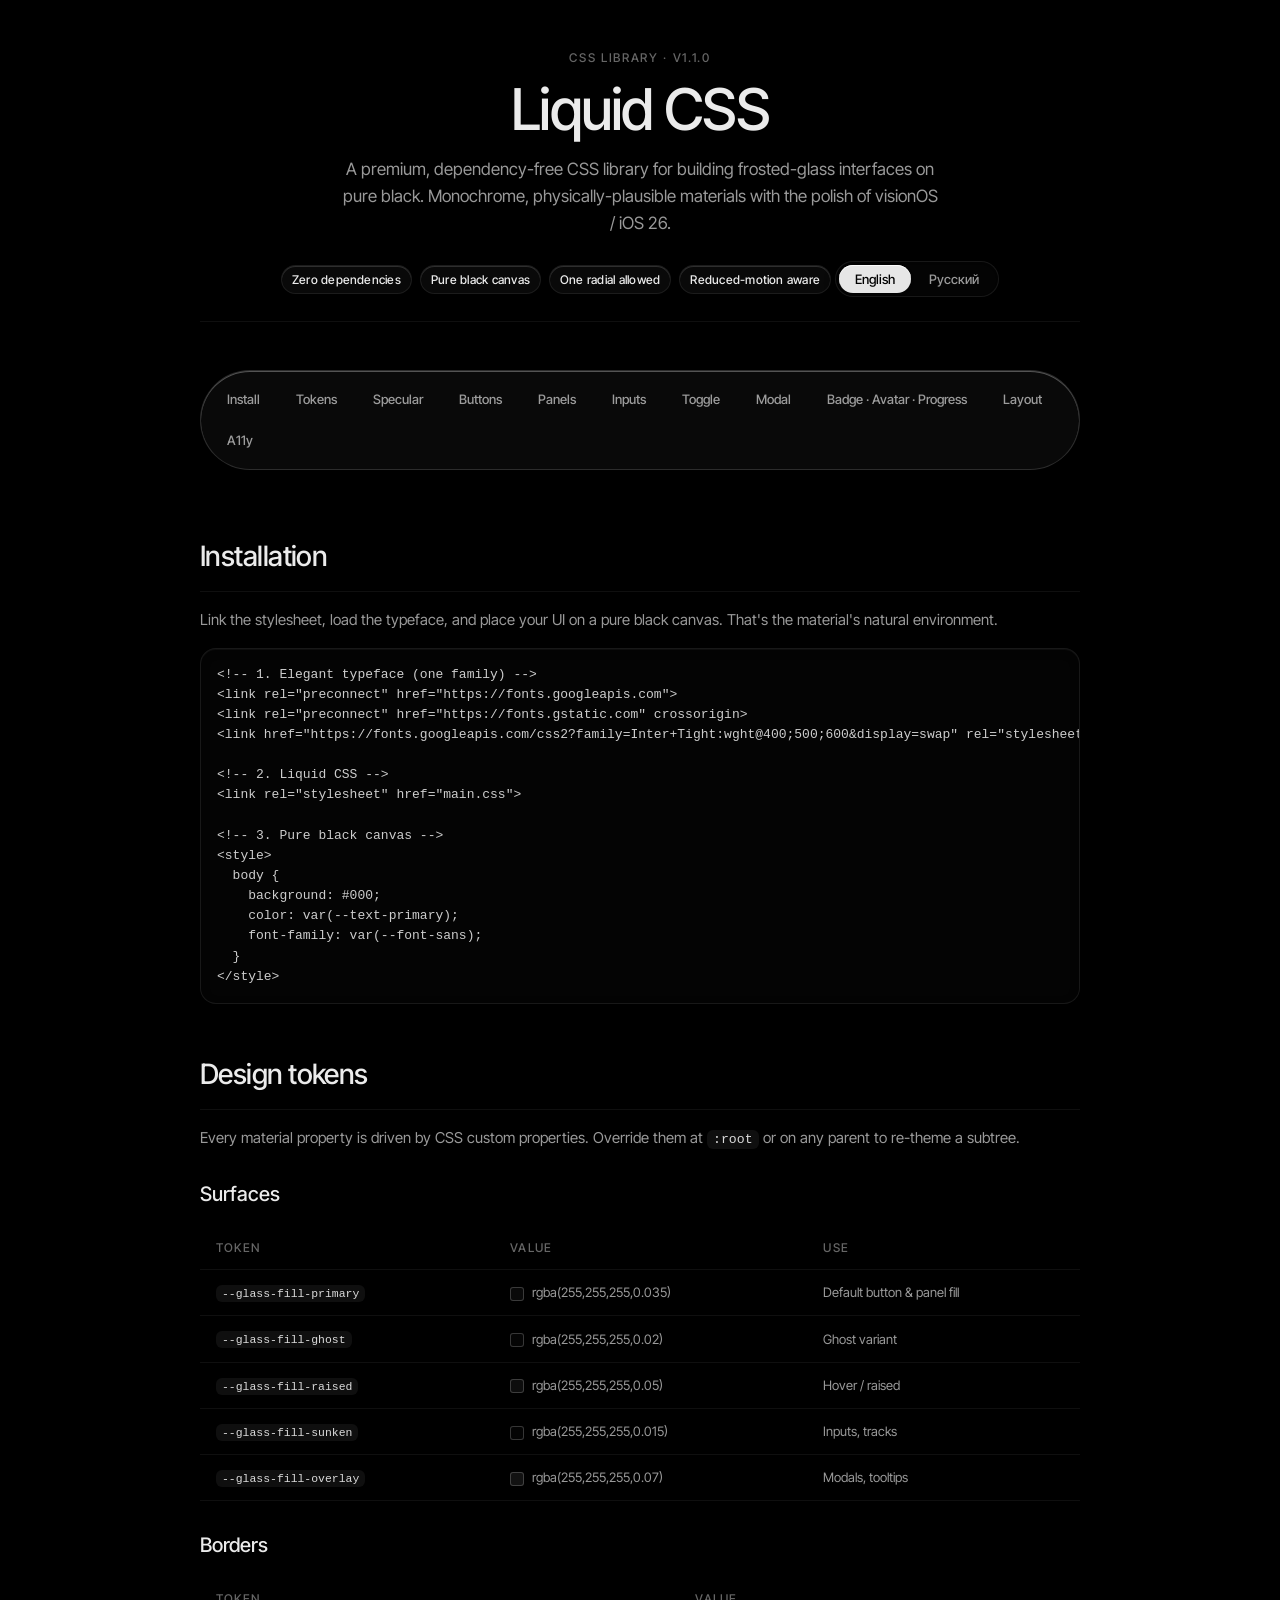
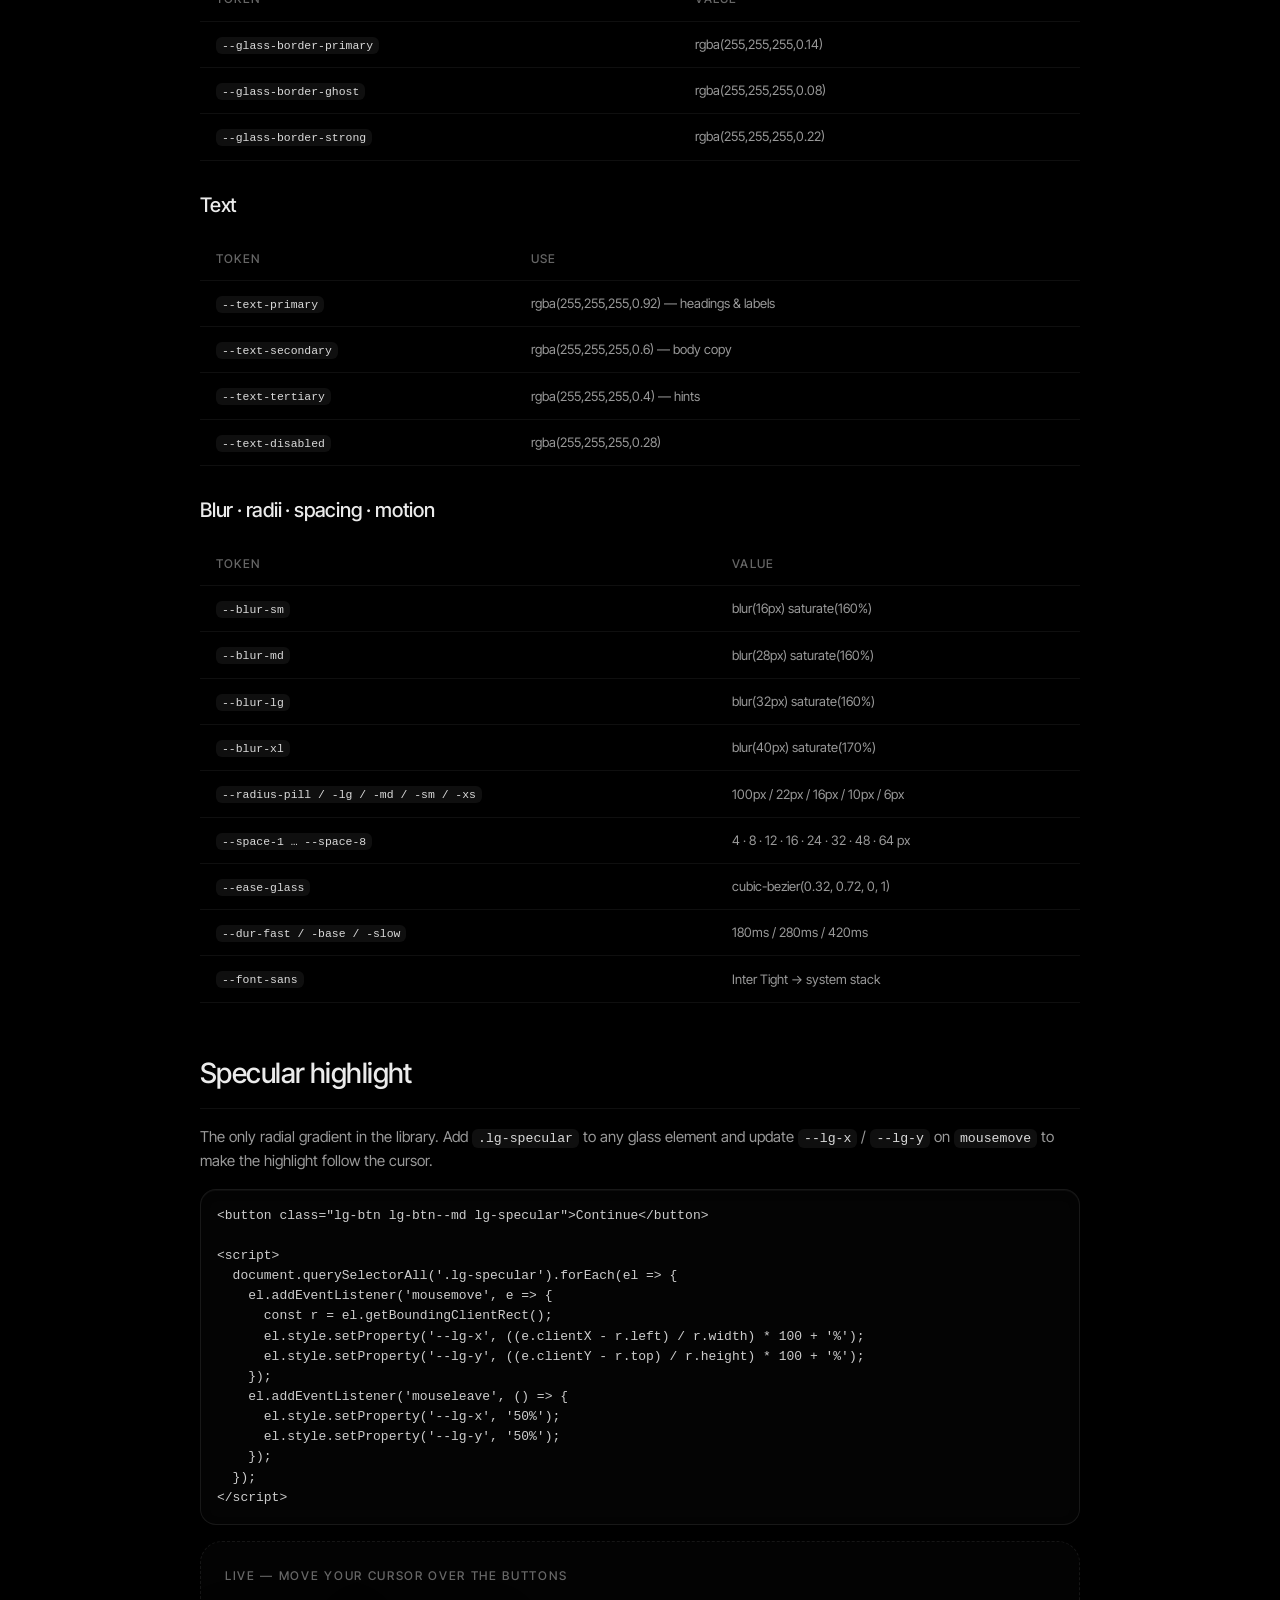
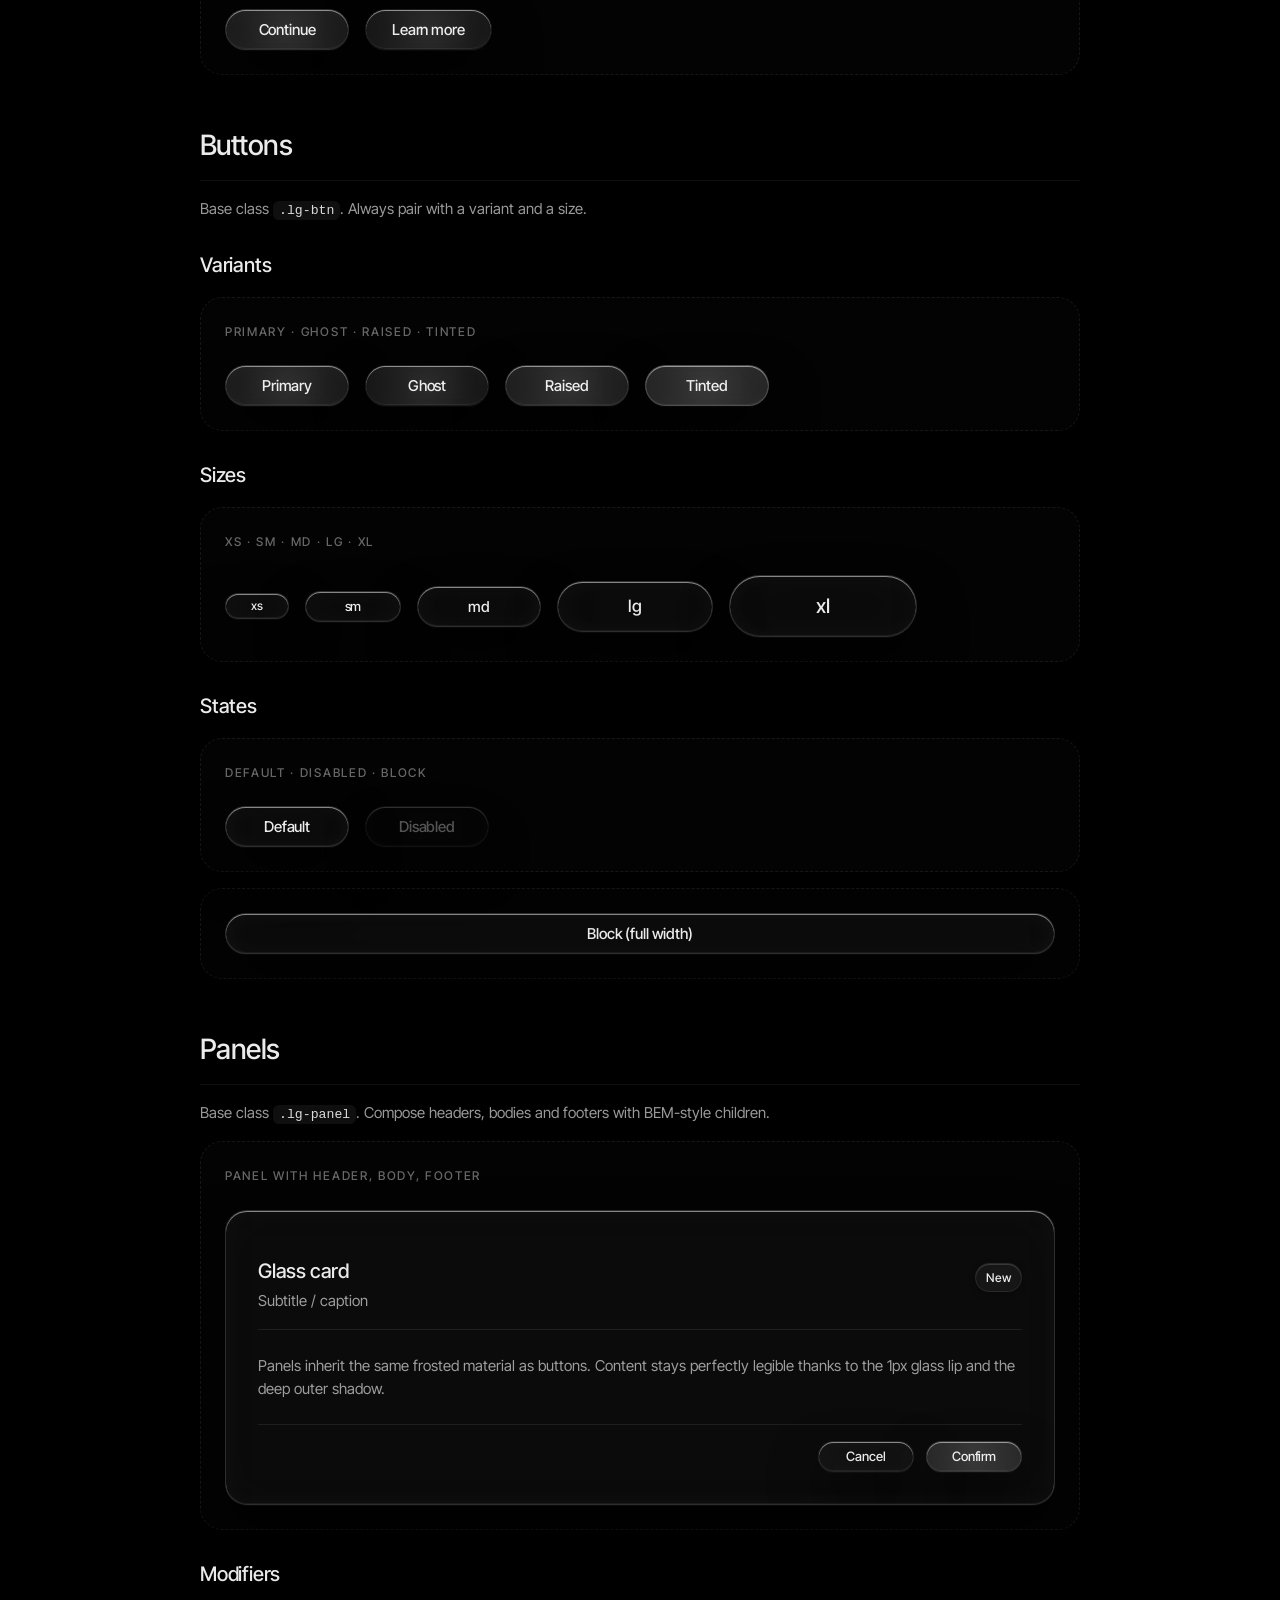
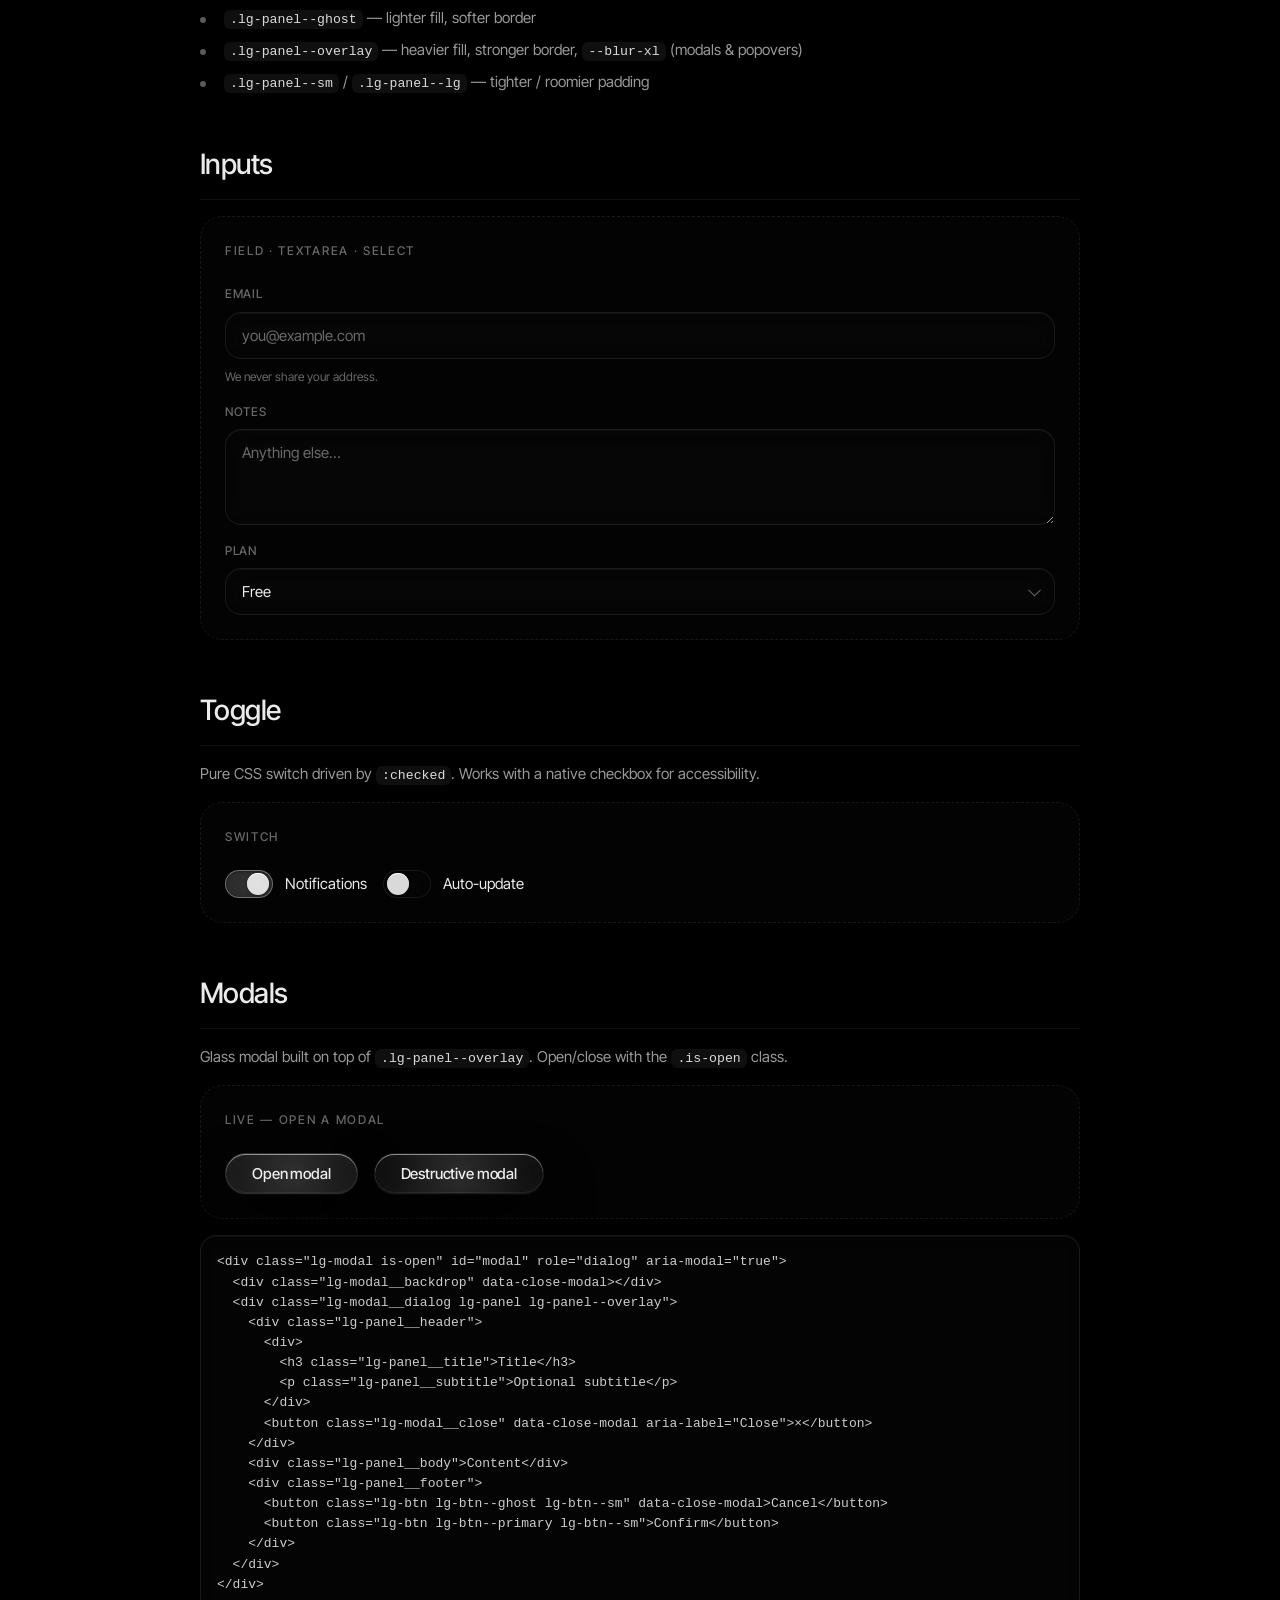
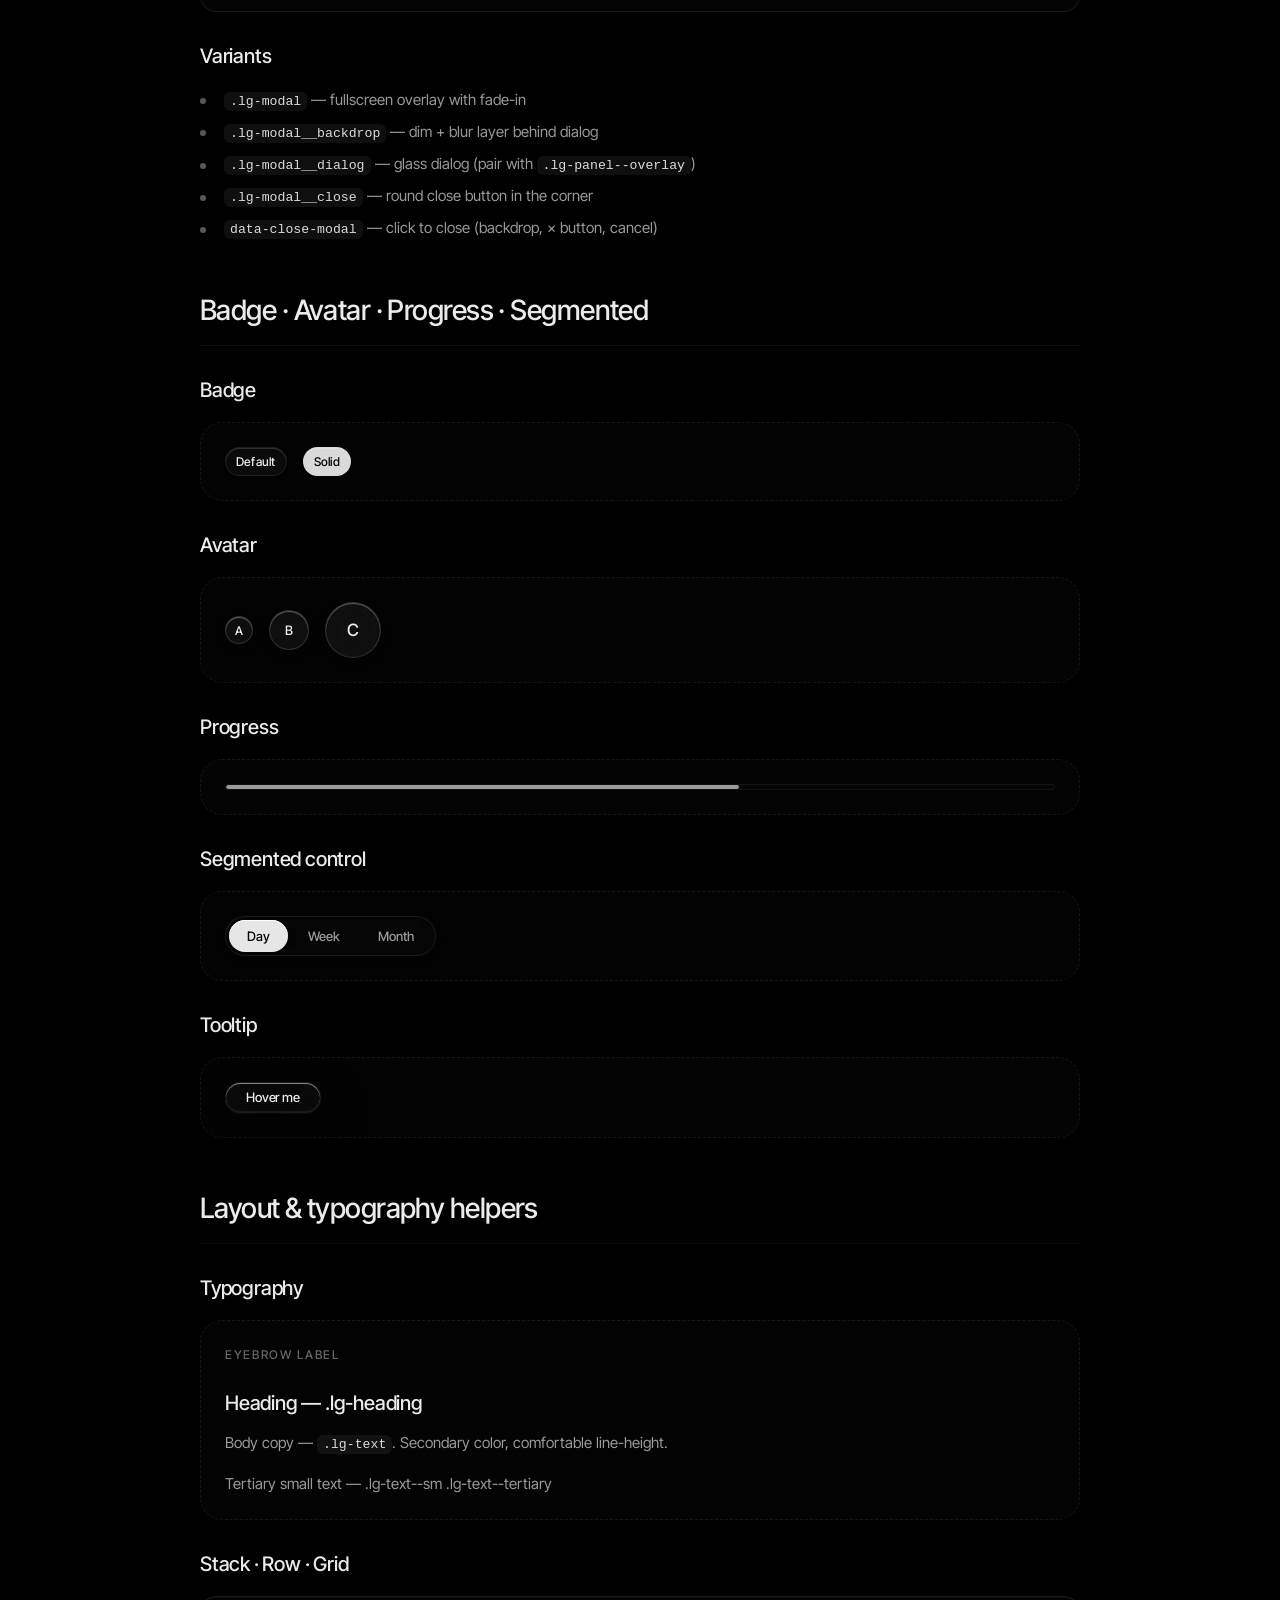
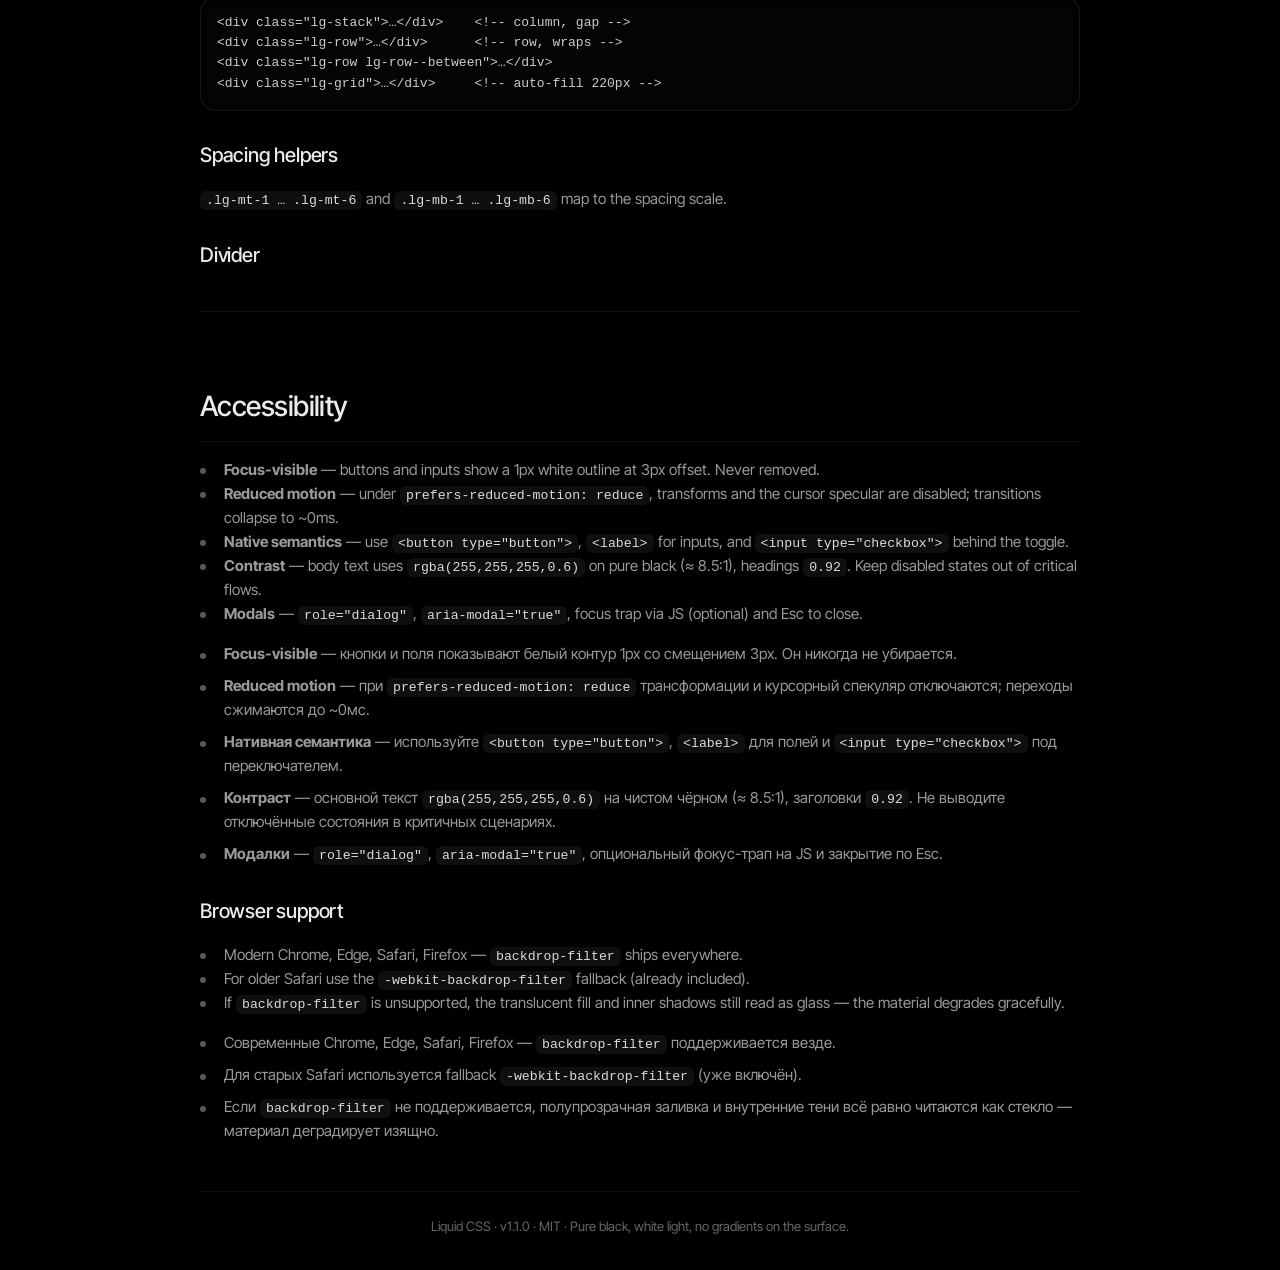
==== index.html @ 512705cb "Create index.html" ====
<!DOCTYPE html>
<html lang="en">
<head>
  <meta charset="UTF-8">
  <meta name="viewport" content="width=device-width, initial-scale=1.0">
  <title>Liquid CSS — Documentation</title>

  <link rel="preconnect" href="https://fonts.googleapis.com">
  <link rel="preconnect" href="https://fonts.gstatic.com" crossorigin>
  <link href="https://fonts.googleapis.com/css2?family=Inter+Tight:wght@400;500;600&display=swap" rel="stylesheet">

  <!-- ══ Liquid CSS (updated library, see main.css below) ══ -->
  <link rel="stylesheet" href="main.css">

  <style>
    /* ══════════════════════════════════════════════════════
       DOC PAGE LAYOUT (uses Liquid CSS tokens)
       ══════════════════════════════════════════════════════ */
    * { margin: 0; padding: 0; box-sizing: border-box; }

    body {
      background: #000;
      color: var(--text-primary);
      font-family: var(--font-sans);
      text-rendering: optimizeLegibility;
      -webkit-font-smoothing: antialiased;
      -moz-osx-font-smoothing: grayscale;
      line-height: 1.6;
      padding: var(--space-7) var(--space-5);
    }

    .doc {
      max-width: 880px;
      margin: 0 auto;
      display: flex;
      flex-direction: column;
      gap: var(--space-7);
    }

    /* ── Hero ── */
    .doc-hero {
      text-align: center;
      padding-bottom: var(--space-5);
      border-bottom: 1px solid rgba(255, 255, 255, 0.06);
    }

    .doc-hero h1 {
      font-size: clamp(2.4rem, 6vw, 3.6rem);
      font-weight: 500;
      letter-spacing: -0.03em;
      line-height: 1.05;
      margin: var(--space-3) 0 var(--space-4);
      color: var(--text-primary);
    }

    .doc-hero p {
      font-size: var(--fs-lg);
      color: var(--text-secondary);
      max-width: 60ch;
      margin: 0 auto;
    }

    .doc-version {
      display: inline-flex;
      gap: var(--space-2);
      margin-top: var(--space-5);
      flex-wrap: wrap;
      justify-content: center;
    }

    /* ── Language switch ── */
    .lang-switch {
      display: inline-flex;
      gap: 2px;
      padding: 3px;
      background: var(--glass-fill-sunken);
      border: 1px solid var(--glass-border-ghost);
      border-radius: var(--radius-pill);
      backdrop-filter: var(--blur-sm);
      -webkit-backdrop-filter: var(--blur-sm);
      box-shadow:
        inset 0 1px 2px rgba(0, 0, 0, 0.3),
        0 4px 12px rgba(0, 0, 0, 0.3);
      margin-top: var(--space-5);
    }

    .lang-switch button {
      appearance: none;
      border: none;
      background: transparent;
      color: var(--text-secondary);
      font-family: var(--font-sans);
      font-size: var(--fs-sm);
      font-weight: 500;
      padding: 6px 16px;
      border-radius: var(--radius-pill);
      cursor: pointer;
      transition:
        background var(--dur-base) var(--ease-glass),
        color var(--dur-base) var(--ease-glass),
        box-shadow var(--dur-base) var(--ease-glass);
    }

    .lang-switch button:hover {
      color: var(--text-primary);
    }

    .lang-switch button.is-active {
      background: rgba(255, 255, 255, 0.9);
      color: #000;
      box-shadow:
        0 1px 3px rgba(0, 0, 0, 0.4),
        inset 0 1px 0 rgba(255, 255, 255, 0.9);
    }

    .lang-switch button:focus-visible {
      outline: 1px solid rgba(255, 255, 255, 0.6);
      outline-offset: 2px;
    }

    /* ── Section ── */
    .doc-section {
      display: flex;
      flex-direction: column;
      gap: var(--space-4);
    }

    .doc-section h2 {
      font-size: var(--fs-2xl);
      font-weight: 500;
      letter-spacing: -0.02em;
      color: var(--text-primary);
      padding-bottom: var(--space-3);
      border-bottom: 1px solid rgba(255, 255, 255, 0.06);
    }

    .doc-section h3 {
      font-size: var(--fs-xl);
      font-weight: 500;
      letter-spacing: -0.01em;
      color: var(--text-primary);
      margin-top: var(--space-3);
    }

    .doc-section p,
    .doc-section li {
      font-size: var(--fs-md);
      color: var(--text-secondary);
    }

    .doc-section ul {
      list-style: none;
      padding: 0;
      display: flex;
      flex-direction: column;
      gap: var(--space-2);
    }

    .doc-section ul li {
      padding-left: var(--space-5);
      position: relative;
    }

    .doc-section ul li::before {
      content: "";
      position: absolute;
      left: 0;
      top: 0.7em;
      width: 6px;
      height: 6px;
      border-radius: 50%;
      background: rgba(255, 255, 255, 0.35);
    }

    /* ── Code blocks ── */
    pre {
      background: var(--glass-fill-sunken);
      border: 1px solid var(--glass-border-ghost);
      border-radius: var(--radius-md);
      padding: var(--space-4);
      overflow-x: auto;
      font-family: "SF Mono", ui-monospace, "Cascadia Code", Menlo, Consolas, monospace;
      font-size: var(--fs-sm);
      line-height: 1.55;
      color: rgba(255, 255, 255, 0.8);
      backdrop-filter: var(--blur-sm);
      -webkit-backdrop-filter: var(--blur-sm);
      box-shadow:
        inset 0 1px 0 rgba(255, 255, 255, 0.04),
        inset 0 2px 8px rgba(0, 0, 0, 0.25);
      white-space: pre;
    }

    code {
      font-family: "SF Mono", ui-monospace, "Cascadia Code", Menlo, Consolas, monospace;
      font-size: 0.88em;
      color: rgba(255, 255, 255, 0.85);
      background: rgba(255, 255, 255, 0.06);
      padding: 2px 6px;
      border-radius: var(--radius-xs);
    }

    pre code {
      background: none;
      padding: 0;
      color: inherit;
      font-size: inherit;
    }

    /* ── Live examples ── */
    .example {
      display: flex;
      flex-wrap: wrap;
      align-items: center;
      gap: var(--space-4);
      padding: var(--space-5);
      border-radius: var(--radius-lg);
      border: 1px dashed rgba(255, 255, 255, 0.08);
      background: rgba(255, 255, 255, 0.01);
    }

    .example--column {
      flex-direction: column;
      align-items: stretch;
    }

    .example__label {
      width: 100%;
      font-size: var(--fs-xs);
      font-weight: 500;
      letter-spacing: 0.14em;
      text-transform: uppercase;
      color: var(--text-tertiary);
      margin-bottom: var(--space-2);
    }

    /* ── Token table ── */
    .token-table {
      width: 100%;
      border-collapse: collapse;
      font-size: var(--fs-sm);
    }

    .token-table th,
    .token-table td {
      text-align: left;
      padding: var(--space-3) var(--space-4);
      border-bottom: 1px solid rgba(255, 255, 255, 0.06);
    }

    .token-table th {
      font-weight: 500;
      color: var(--text-tertiary);
      text-transform: uppercase;
      letter-spacing: 0.1em;
      font-size: var(--fs-xs);
    }

    .token-table td {
      color: var(--text-secondary);
    }

    .token-table td:first-child {
      color: var(--text-primary);
      white-space: nowrap;
    }

    .swatch {
      display: inline-block;
      width: 14px;
      height: 14px;
      border-radius: 3px;
      border: 1px solid rgba(255, 255, 255, 0.2);
      vertical-align: middle;
      margin-right: 8px;
    }

    /* ── Sticky nav ── */
    .doc-nav {
      position: sticky;
      top: var(--space-4);
      z-index: 10;
      display: flex;
      flex-wrap: wrap;
      gap: var(--space-2);
      padding: var(--space-3);
      border-radius: var(--radius-pill);
      background: rgba(255, 255, 255, 0.035);
      border: 1px solid var(--glass-border-primary);
      backdrop-filter: var(--blur-lg);
      -webkit-backdrop-filter: var(--blur-lg);
      box-shadow:
        inset 0 1px 0 rgba(255, 255, 255, 0.3),
        0 12px 32px rgba(0, 0, 0, 0.6);
      margin-bottom: var(--space-4);
    }

    .doc-nav a {
      font-size: var(--fs-sm);
      font-weight: 500;
      color: var(--text-secondary);
      text-decoration: none;
      padding: 6px 14px;
      border-radius: var(--radius-pill);
      transition: color var(--dur-base) var(--ease-glass),
                  background var(--dur-base) var(--ease-glass);
    }

    .doc-nav a:hover {
      color: var(--text-primary);
      background: rgba(255, 255, 255, 0.06);
    }

    /* ── Footer ── */
    .doc-footer {
      text-align: center;
      padding-top: var(--space-5);
      border-top: 1px solid rgba(255, 255, 255, 0.06);
      color: var(--text-tertiary);
      font-size: var(--fs-sm);
    }

    /* language visibility: hide all, show active */
    [data-lang] { display: none; }
    html[data-active-lang="en"] [data-lang="en"],
    html[data-active-lang="ru"] [data-lang="ru"] {
      display: revert;
    }
  </style>
</head>
<body>

<div class="doc">

  <!-- ══════════════════ HERO ══════════════════ -->
  <header class="doc-hero">
    <div class="lg-eyebrow" data-lang="en">CSS Library · v1.1.0</div>
    <div class="lg-eyebrow" data-lang="ru">CSS-библиотека · v1.1.0</div>

    <h1>Liquid CSS</h1>

    <p data-lang="en">A premium, dependency-free CSS library for building frosted-glass interfaces on pure black. Monochrome, physically-plausible materials with the polish of visionOS / iOS 26.</p>
    <p data-lang="ru">Премиальная CSS-библиотека без зависимостей для создания интерфейсов из матового стекла на чистом чёрном фоне. Монохром, физически правдоподобные материалы с полировкой уровня visionOS / iOS 26.</p>

    <div class="doc-version">
      <span class="lg-badge" data-lang="en">Zero dependencies</span>
      <span class="lg-badge" data-lang="ru">Без зависимостей</span>
      <span class="lg-badge" data-lang="en">Pure black canvas</span>
      <span class="lg-badge" data-lang="ru">Чистый чёрный холст</span>
      <span class="lg-badge" data-lang="en">One radial allowed</span>
      <span class="lg-badge" data-lang="ru">Один радиальный градиент</span>
      <span class="lg-badge" data-lang="en">Reduced-motion aware</span>
      <span class="lg-badge" data-lang="ru">Учитывает reduced-motion</span>
    </div>

    <div class="lang-switch" role="group" aria-label="Language / Язык">
      <button type="button" data-lang-btn="en" class="is-active">English</button>
      <button type="button" data-lang-btn="ru">Русский</button>
    </div>
  </header>

  <!-- ══════════════════ NAV ══════════════════ -->
  <nav class="doc-nav">
    <a href="#install" data-lang="en">Install</a>
    <a href="#install" data-lang="ru">Установка</a>

    <a href="#tokens" data-lang="en">Tokens</a>
    <a href="#tokens" data-lang="ru">Токены</a>

    <a href="#specular" data-lang="en">Specular</a>
    <a href="#specular" data-lang="ru">Спекуляр</a>

    <a href="#buttons" data-lang="en">Buttons</a>
    <a href="#buttons" data-lang="ru">Кнопки</a>

    <a href="#panels" data-lang="en">Panels</a>
    <a href="#panels" data-lang="ru">Панели</a>

    <a href="#inputs" data-lang="en">Inputs</a>
    <a href="#inputs" data-lang="ru">Поля</a>

    <a href="#toggle" data-lang="en">Toggle</a>
    <a href="#toggle" data-lang="ru">Переключатель</a>

    <a href="#modal" data-lang="en">Modal</a>
    <a href="#modal" data-lang="ru">Модальные окна</a>

    <a href="#misc" data-lang="en">Badge · Avatar · Progress</a>
    <a href="#misc" data-lang="ru">Бейдж · Аватар · Прогресс</a>

    <a href="#layout" data-lang="en">Layout</a>
    <a href="#layout" data-lang="ru">Макет</a>

    <a href="#a11y" data-lang="en">A11y</a>
    <a href="#a11y" data-lang="ru">Доступность</a>
  </nav>

  <!-- ══════════════════ INSTALL ══════════════════ -->
  <section class="doc-section" id="install">
    <h2 data-lang="en">Installation</h2>
    <h2 data-lang="ru">Установка</h2>

    <p data-lang="en">Link the stylesheet, load the typeface, and place your UI on a pure black canvas. That's the material's natural environment.</p>
    <p data-lang="ru">Подключите stylesheet, загрузите шрифт и разместите интерфейс на чистом чёрном фоне. Это естественная среда материала.</p>

    <pre><code>&lt;!-- 1. Elegant typeface (one family) --&gt;
&lt;link rel="preconnect" href="https://fonts.googleapis.com"&gt;
&lt;link rel="preconnect" href="https://fonts.gstatic.com" crossorigin&gt;
&lt;link href="https://fonts.googleapis.com/css2?family=Inter+Tight:wght@400;500;600&amp;display=swap" rel="stylesheet"&gt;

&lt;!-- 2. Liquid CSS --&gt;
&lt;link rel="stylesheet" href="main.css"&gt;

&lt;!-- 3. Pure black canvas --&gt;
&lt;style&gt;
  body {
    background: #000;
    color: var(--text-primary);
    font-family: var(--font-sans);
  }
&lt;/style&gt;</code></pre>
  </section>

  <!-- ══════════════════ TOKENS ══════════════════ -->
  <section class="doc-section" id="tokens">
    <h2 data-lang="en">Design tokens</h2>
    <h2 data-lang="ru">Токены дизайна</h2>

    <p data-lang="en">Every material property is driven by CSS custom properties. Override them at <code>:root</code> or on any parent to re-theme a subtree.</p>
    <p data-lang="ru">Все свойства материала задаются CSS-переменными. Переопределяйте их на <code>:root</code> или на любом родителе, чтобы переоформить поддерево.</p>

    <h3 data-lang="en">Surfaces</h3>
    <h3 data-lang="ru">Поверхности</h3>
    <table class="token-table">
      <thead>
        <tr>
          <th>Token</th>
          <th data-lang="en">Value</th>
          <th data-lang="ru">Значение</th>
          <th data-lang="en">Use</th>
          <th data-lang="ru">Использование</th>
        </tr>
      </thead>
      <tbody>
        <tr><td><code>--glass-fill-primary</code></td><td><span class="swatch" style="background:rgba(255,255,255,0.035)"></span>rgba(255,255,255,0.035)</td><td data-lang="en">Default button &amp; panel fill</td><td data-lang="ru">Заливка кнопок и панелей по умолчанию</td></tr>
        <tr><td><code>--glass-fill-ghost</code></td><td><span class="swatch" style="background:rgba(255,255,255,0.02)"></span>rgba(255,255,255,0.02)</td><td data-lang="en">Ghost variant</td><td data-lang="ru">Призрачный вариант</td></tr>
        <tr><td><code>--glass-fill-raised</code></td><td><span class="swatch" style="background:rgba(255,255,255,0.05)"></span>rgba(255,255,255,0.05)</td><td data-lang="en">Hover / raised</td><td data-lang="ru">Наведение / приподнятое</td></tr>
        <tr><td><code>--glass-fill-sunken</code></td><td><span class="swatch" style="background:rgba(255,255,255,0.015)"></span>rgba(255,255,255,0.015)</td><td data-lang="en">Inputs, tracks</td><td data-lang="ru">Поля ввода, дорожки</td></tr>
        <tr><td><code>--glass-fill-overlay</code></td><td><span class="swatch" style="background:rgba(255,255,255,0.07)"></span>rgba(255,255,255,0.07)</td><td data-lang="en">Modals, tooltips</td><td data-lang="ru">Модалки, тултипы</td></tr>
      </tbody>
    </table>

    <h3 data-lang="en">Borders</h3>
    <h3 data-lang="ru">Границы</h3>
    <table class="token-table">
      <thead>
        <tr>
          <th>Token</th>
          <th data-lang="en">Value</th>
          <th data-lang="ru">Значение</th>
        </tr>
      </thead>
      <tbody>
        <tr><td><code>--glass-border-primary</code></td><td>rgba(255,255,255,0.14)</td></tr>
        <tr><td><code>--glass-border-ghost</code></td><td>rgba(255,255,255,0.08)</td></tr>
        <tr><td><code>--glass-border-strong</code></td><td>rgba(255,255,255,0.22)</td></tr>
      </tbody>
    </table>

    <h3 data-lang="en">Text</h3>
    <h3 data-lang="ru">Текст</h3>
    <table class="token-table">
      <thead>
        <tr>
          <th>Token</th>
          <th data-lang="en">Use</th>
          <th data-lang="ru">Использование</th>
        </tr>
      </thead>
      <tbody>
        <tr><td><code>--text-primary</code></td><td data-lang="en">rgba(255,255,255,0.92) — headings &amp; labels</td><td data-lang="ru">rgba(255,255,255,0.92) — заголовки и метки</td></tr>
        <tr><td><code>--text-secondary</code></td><td data-lang="en">rgba(255,255,255,0.6) — body copy</td><td data-lang="ru">rgba(255,255,255,0.6) — основной текст</td></tr>
        <tr><td><code>--text-tertiary</code></td><td data-lang="en">rgba(255,255,255,0.4) — hints</td><td data-lang="ru">rgba(255,255,255,0.4) — подсказки</td></tr>
        <tr><td><code>--text-disabled</code></td><td>rgba(255,255,255,0.28)</td></tr>
      </tbody>
    </table>

    <h3 data-lang="en">Blur · radii · spacing · motion</h3>
    <h3 data-lang="ru">Размытие · радиусы · отступы · анимация</h3>
    <table class="token-table">
      <thead>
        <tr>
          <th>Token</th>
          <th data-lang="en">Value</th>
          <th data-lang="ru">Значение</th>
        </tr>
      </thead>
      <tbody>
        <tr><td><code>--blur-sm</code></td><td>blur(16px) saturate(160%)</td></tr>
        <tr><td><code>--blur-md</code></td><td>blur(28px) saturate(160%)</td></tr>
        <tr><td><code>--blur-lg</code></td><td>blur(32px) saturate(160%)</td></tr>
        <tr><td><code>--blur-xl</code></td><td>blur(40px) saturate(170%)</td></tr>
        <tr><td><code>--radius-pill / -lg / -md / -sm / -xs</code></td><td>100px / 22px / 16px / 10px / 6px</td></tr>
        <tr><td><code>--space-1 … --space-8</code></td><td>4 · 8 · 12 · 16 · 24 · 32 · 48 · 64 px</td></tr>
        <tr><td><code>--ease-glass</code></td><td>cubic-bezier(0.32, 0.72, 0, 1)</td></tr>
        <tr><td><code>--dur-fast / -base / -slow</code></td><td>180ms / 280ms / 420ms</td></tr>
        <tr><td><code>--font-sans</code></td><td>Inter Tight → system stack</td></tr>
      </tbody>
    </table>
  </section>

  <!-- ══════════════════ SPECULAR ══════════════════ -->
  <section class="doc-section" id="specular">
    <h2 data-lang="en">Specular highlight</h2>
    <h2 data-lang="ru">Спекулярный блик</h2>

    <p data-lang="en">The only radial gradient in the library. Add <code>.lg-specular</code> to any glass element and update <code>--lg-x</code> / <code>--lg-y</code> on <code>mousemove</code> to make the highlight follow the cursor.</p>
    <p data-lang="ru">Единственный радиальный градиент в библиотеке. Добавьте <code>.lg-specular</code> к любому стеклянному элементу и обновляйте <code>--lg-x</code> / <code>--lg-y</code> на <code>mousemove</code>, чтобы блик следовал за курсором.</p>

    <pre><code>&lt;button class="lg-btn lg-btn--md lg-specular"&gt;Continue&lt;/button&gt;

&lt;script&gt;
  document.querySelectorAll('.lg-specular').forEach(el =&gt; {
    el.addEventListener('mousemove', e =&gt; {
      const r = el.getBoundingClientRect();
      el.style.setProperty('--lg-x', ((e.clientX - r.left) / r.width) * 100 + '%');
      el.style.setProperty('--lg-y', ((e.clientY - r.top) / r.height) * 100 + '%');
    });
    el.addEventListener('mouseleave', () =&gt; {
      el.style.setProperty('--lg-x', '50%');
      el.style.setProperty('--lg-y', '50%');
    });
  });
&lt;/script&gt;</code></pre>

    <div class="example">
      <span class="example__label" data-lang="en">Live — move your cursor over the buttons</span>
      <span class="example__label" data-lang="ru">Живой пример — подвигайте курсором по кнопкам</span>
      <button type="button" class="lg-btn lg-btn--primary lg-btn--md lg-specular" data-specular>Continue</button>
      <button type="button" class="lg-btn lg-btn--ghost lg-btn--md lg-specular" data-specular>Learn more</button>
    </div>
  </section>

  <!-- ══════════════════ BUTTONS ══════════════════ -->
  <section class="doc-section" id="buttons">
    <h2 data-lang="en">Buttons</h2>
    <h2 data-lang="ru">Кнопки</h2>

    <p data-lang="en">Base class <code>.lg-btn</code>. Always pair with a variant and a size.</p>
    <p data-lang="ru">Базовый класс <code>.lg-btn</code>. Всегда сочетайте с вариантом и размером.</p>

    <h3 data-lang="en">Variants</h3>
    <h3 data-lang="ru">Варианты</h3>
    <div class="example">
      <span class="example__label">Primary · Ghost · Raised · Tinted</span>
      <button type="button" class="lg-btn lg-btn--primary lg-btn--md lg-specular" data-specular>Primary</button>
      <button type="button" class="lg-btn lg-btn--ghost lg-btn--md lg-specular" data-specular>Ghost</button>
      <button type="button" class="lg-btn lg-btn--raised lg-btn--md lg-specular" data-specular>Raised</button>
      <button type="button" class="lg-btn lg-btn--tinted lg-btn--md lg-specular" data-specular>Tinted</button>
    </div>

    <h3 data-lang="en">Sizes</h3>
    <h3 data-lang="ru">Размеры</h3>
    <div class="example">
      <span class="example__label">xs · sm · md · lg · xl</span>
      <button type="button" class="lg-btn lg-btn--primary lg-btn--xs">xs</button>
      <button type="button" class="lg-btn lg-btn--primary lg-btn--sm">sm</button>
      <button type="button" class="lg-btn lg-btn--primary lg-btn--md">md</button>
      <button type="button" class="lg-btn lg-btn--primary lg-btn--lg">lg</button>
      <button type="button" class="lg-btn lg-btn--primary lg-btn--xl">xl</button>
    </div>

    <h3 data-lang="en">States</h3>
    <h3 data-lang="ru">Состояния</h3>
    <div class="example">
      <span class="example__label" data-lang="en">Default · Disabled · Block</span>
      <span class="example__label" data-lang="ru">Обычная · Отключённая · На всю ширину</span>
      <button type="button" class="lg-btn lg-btn--primary lg-btn--md">Default</button>
      <button type="button" class="lg-btn lg-btn--primary lg-btn--md" disabled>Disabled</button>
    </div>
    <div class="example example--column">
      <button type="button" class="lg-btn lg-btn--primary lg-btn--md lg-btn--block">Block (full width)</button>
    </div>
  </section>

  <!-- ══════════════════ PANELS ══════════════════ -->
  <section class="doc-section" id="panels">
    <h2 data-lang="en">Panels</h2>
    <h2 data-lang="ru">Панели</h2>

    <p data-lang="en">Base class <code>.lg-panel</code>. Compose headers, bodies and footers with BEM-style children.</p>
    <p data-lang="ru">Базовый класс <code>.lg-panel</code>. Собирайте из заголовка, тела и подвала по BEM.</p>

    <div class="example example--column">
      <span class="example__label" data-lang="en">Panel with header, body, footer</span>
      <span class="example__label" data-lang="ru">Панель с заголовком, телом и подвалом</span>
      <div class="lg-panel" style="max-width:100%;">
        <div class="lg-panel__header">
          <div>
            <h3 class="lg-panel__title" data-lang="en">Glass card</h3>
            <h3 class="lg-panel__title" data-lang="ru">Стеклянная карточка</h3>
            <p class="lg-panel__subtitle" data-lang="en">Subtitle / caption</p>
            <p class="lg-panel__subtitle" data-lang="ru">Подзаголовок / подпись</p>
          </div>
          <span class="lg-badge" data-lang="en">New</span>
          <span class="lg-badge" data-lang="ru">Новое</span>
        </div>
        <div class="lg-panel__body">
          <span data-lang="en">Panels inherit the same frosted material as buttons. Content stays perfectly legible thanks to the 1px glass lip and the deep outer shadow.</span>
          <span data-lang="ru">Панели наследуют тот же матовый материал, что и кнопки. Контент остаётся идеально читаемым благодаря 1px стеклянной кромке и глубокой внешней тени.</span>
        </div>
        <div class="lg-panel__footer">
          <button type="button" class="lg-btn lg-btn--ghost lg-btn--sm" data-lang="en">Cancel</button>
          <button type="button" class="lg-btn lg-btn--ghost lg-btn--sm" data-lang="ru">Отмена</button>
          <button type="button" class="lg-btn lg-btn--primary lg-btn--sm lg-specular" data-specular data-lang="en">Confirm</button>
          <button type="button" class="lg-btn lg-btn--primary lg-btn--sm lg-specular" data-specular data-lang="ru">Подтвердить</button>
        </div>
      </div>
    </div>

    <h3 data-lang="en">Modifiers</h3>
    <h3 data-lang="ru">Модификаторы</h3>
    <ul>
      <li><code>.lg-panel--ghost</code> <span data-lang="en">— lighter fill, softer border</span><span data-lang="ru">— более прозрачная заливка, мягкая граница</span></li>
      <li><code>.lg-panel--overlay</code> <span data-lang="en">— heavier fill, stronger border, <code>--blur-xl</code> (modals &amp; popovers)</span><span data-lang="ru">— плотнее заливка, сильнее граница, <code>--blur-xl</code> (модалки и поповеры)</span></li>
      <li><code>.lg-panel--sm</code> / <code>.lg-panel--lg</code> <span data-lang="en">— tighter / roomier padding</span><span data-lang="ru">— плотнее / просторнее отступы</span></li>
    </ul>
  </section>

  <!-- ══════════════════ INPUTS ══════════════════ -->
  <section class="doc-section" id="inputs">
    <h2 data-lang="en">Inputs</h2>
    <h2 data-lang="ru">Поля ввода</h2>

    <div class="example example--column">
      <span class="example__label" data-lang="en">Field · textarea · select</span>
      <span class="example__label" data-lang="ru">Поле · текстовая область · селект</span>

      <div class="lg-field">
        <label class="lg-label" for="doc-email" data-lang="en">Email</label>
        <label class="lg-label" for="doc-email" data-lang="ru">Эл. почта</label>
        <input id="doc-email" class="lg-input" type="email" placeholder="you@example.com">
        <span class="lg-hint" data-lang="en">We never share your address.</span>
        <span class="lg-hint" data-lang="ru">Мы не передаём ваш адрес третьим лицам.</span>
      </div>

      <div class="lg-field">
        <label class="lg-label" for="doc-notes" data-lang="en">Notes</label>
        <label class="lg-label" for="doc-notes" data-lang="ru">Заметки</label>
        <textarea id="doc-notes" class="lg-textarea" placeholder="Anything else…"></textarea>
      </div>

      <div class="lg-field">
        <label class="lg-label" for="doc-plan" data-lang="en">Plan</label>
        <label class="lg-label" for="doc-plan" data-lang="ru">Тариф</label>
        <div class="lg-select-wrap">
          <select id="doc-plan" class="lg-select">
            <option data-lang="en">Free</option>
            <option data-lang="ru">Бесплатный</option>
            <option data-lang="en">Pro</option>
            <option data-lang="ru">Про</option>
            <option data-lang="en">Team</option>
            <option data-lang="ru">Команда</option>
          </select>
        </div>
      </div>
    </div>
  </section>

  <!-- ══════════════════ TOGGLE ══════════════════ -->
  <section class="doc-section" id="toggle">
    <h2 data-lang="en">Toggle</h2>
    <h2 data-lang="ru">Переключатель</h2>

    <p data-lang="en">Pure CSS switch driven by <code>:checked</code>. Works with a native checkbox for accessibility.</p>
    <p data-lang="ru">Переключатель на чистом CSS через <code>:checked</code>. Работает с нативным чекбоксом для доступности.</p>

    <div class="example">
      <span class="example__label" data-lang="en">Switch</span>
      <span class="example__label" data-lang="ru">Свитч</span>
      <label class="lg-toggle">
        <input type="checkbox" class="lg-toggle__input" checked>
        <span class="lg-toggle__track"><span class="lg-toggle__thumb"></span></span>
        <span class="lg-toggle__label" data-lang="en">Notifications</span>
        <span class="lg-toggle__label" data-lang="ru">Уведомления</span>
      </label>
      <label class="lg-toggle">
        <input type="checkbox" class="lg-toggle__input">
        <span class="lg-toggle__track"><span class="lg-toggle__thumb"></span></span>
        <span class="lg-toggle__label" data-lang="en">Auto-update</span>
        <span class="lg-toggle__label" data-lang="ru">Автообновление</span>
      </label>
    </div>
  </section>

  <!-- ══════════════════ MODAL ══════════════════ -->
  <section class="doc-section" id="modal">
    <h2 data-lang="en">Modals</h2>
    <h2 data-lang="ru">Модальные окна</h2>

    <p data-lang="en">Glass modal built on top of <code>.lg-panel--overlay</code>. Open/close with the <code>.is-open</code> class.</p>
    <p data-lang="ru">Стеклянная модалка построена поверх <code>.lg-panel--overlay</code>. Открытие/закрытие через класс <code>.is-open</code>.</p>

    <div class="example example--column">
      <span class="example__label" data-lang="en">Live — open a modal</span>
      <span class="example__label" data-lang="ru">Живой пример — откройте модалку</span>
      <div style="display:flex;flex-wrap:wrap;gap:16px;">
        <button type="button" class="lg-btn lg-btn--primary lg-btn--md lg-specular" data-specular data-open-modal="modal-basic">
          <span data-lang="en">Open modal</span>
          <span data-lang="ru">Открыть модалку</span>
        </button>
        <button type="button" class="lg-btn lg-btn--ghost lg-btn--md lg-specular" data-specular data-open-modal="modal-danger">
          <span data-lang="en">Destructive modal</span>
          <span data-lang="ru">Опасное действие</span>
        </button>
      </div>
    </div>

    <pre><code>&lt;div class="lg-modal is-open" id="modal" role="dialog" aria-modal="true"&gt;
  &lt;div class="lg-modal__backdrop" data-close-modal&gt;&lt;/div&gt;
  &lt;div class="lg-modal__dialog lg-panel lg-panel--overlay"&gt;
    &lt;div class="lg-panel__header"&gt;
      &lt;div&gt;
        &lt;h3 class="lg-panel__title"&gt;Title&lt;/h3&gt;
        &lt;p class="lg-panel__subtitle"&gt;Optional subtitle&lt;/p&gt;
      &lt;/div&gt;
      &lt;button class="lg-modal__close" data-close-modal aria-label="Close"&gt;×&lt;/button&gt;
    &lt;/div&gt;
    &lt;div class="lg-panel__body"&gt;Content&lt;/div&gt;
    &lt;div class="lg-panel__footer"&gt;
      &lt;button class="lg-btn lg-btn--ghost lg-btn--sm" data-close-modal&gt;Cancel&lt;/button&gt;
      &lt;button class="lg-btn lg-btn--primary lg-btn--sm"&gt;Confirm&lt;/button&gt;
    &lt;/div&gt;
  &lt;/div&gt;
&lt;/div&gt;</code></pre>

    <h3 data-lang="en">Variants</h3>
    <h3 data-lang="ru">Варианты</h3>
    <ul>
      <li><code>.lg-modal</code> — <span data-lang="en">fullscreen overlay with fade-in</span><span data-lang="ru">оверлей на весь экран с плавным появлением</span></li>
      <li><code>.lg-modal__backdrop</code> — <span data-lang="en">dim + blur layer behind dialog</span><span data-lang="ru">затемнение + размытие под диалогом</span></li>
      <li><code>.lg-modal__dialog</code> — <span data-lang="en">glass dialog (pair with <code>.lg-panel--overlay</code>)</span><span data-lang="ru">стеклянный диалог (используйте с <code>.lg-panel--overlay</code>)</span></li>
      <li><code>.lg-modal__close</code> — <span data-lang="en">round close button in the corner</span><span data-lang="ru">круглая кнопка закрытия в углу</span></li>
      <li><code>data-close-modal</code> — <span data-lang="en">click to close (backdrop, × button, cancel)</span><span data-lang="ru">клик для закрытия (фон, ×, отмена)</span></li>
    </ul>
  </section>

  <!-- ══════════════════ MISC ══════════════════ -->
  <section class="doc-section" id="misc">
    <h2 data-lang="en">Badge · Avatar · Progress · Segmented</h2>
    <h2 data-lang="ru">Бейдж · Аватар · Прогресс · Сегменты</h2>

    <h3 data-lang="en">Badge</h3>
    <h3 data-lang="ru">Бейдж</h3>
    <div class="example">
      <span class="lg-badge" data-lang="en">Default</span>
      <span class="lg-badge" data-lang="ru">Обычный</span>
      <span class="lg-badge lg-badge--solid" data-lang="en">Solid</span>
      <span class="lg-badge lg-badge--solid" data-lang="ru">Плотный</span>
    </div>

    <h3 data-lang="en">Avatar</h3>
    <h3 data-lang="ru">Аватар</h3>
    <div class="example">
      <span class="lg-avatar lg-avatar--sm">A</span>
      <span class="lg-avatar">B</span>
      <span class="lg-avatar lg-avatar--lg">C</span>
    </div>

    <h3 data-lang="en">Progress</h3>
    <h3 data-lang="ru">Прогресс</h3>
    <div class="example example--column">
      <div class="lg-progress"><div class="lg-progress__fill" style="width:62%"></div></div>
    </div>

    <h3 data-lang="en">Segmented control</h3>
    <h3 data-lang="ru">Сегментированный контрол</h3>
    <div class="example">
      <div class="lg-segmented" role="tablist">
        <button type="button" class="lg-segmented__item is-active" role="tab" aria-selected="true" data-lang="en">Day</button>
        <button type="button" class="lg-segmented__item is-active" role="tab" aria-selected="true" data-lang="ru">День</button>
        <button type="button" class="lg-segmented__item" role="tab" aria-selected="false" data-lang="en">Week</button>
        <button type="button" class="lg-segmented__item" role="tab" aria-selected="false" data-lang="ru">Неделя</button>
        <button type="button" class="lg-segmented__item" role="tab" aria-selected="false" data-lang="en">Month</button>
        <button type="button" class="lg-segmented__item" role="tab" aria-selected="false" data-lang="ru">Месяц</button>
      </div>
    </div>

    <h3 data-lang="en">Tooltip</h3>
    <h3 data-lang="ru">Тултип</h3>
    <div class="example">
      <span class="lg-tooltip">
        <button type="button" class="lg-btn lg-btn--ghost lg-btn--sm" data-lang="en">Hover me</button>
        <button type="button" class="lg-btn lg-btn--ghost lg-btn--sm" data-lang="ru">Наведи</button>
        <span class="lg-tooltip__content" role="tooltip" data-lang="en">Frosted tooltip</span>
        <span class="lg-tooltip__content" role="tooltip" data-lang="ru">Матовый тултип</span>
      </span>
    </div>
  </section>

  <!-- ══════════════════ LAYOUT ══════════════════ -->
  <section class="doc-section" id="layout">
    <h2 data-lang="en">Layout &amp; typography helpers</h2>
    <h2 data-lang="ru">Помощники макета и типографики</h2>

    <h3 data-lang="en">Typography</h3>
    <h3 data-lang="ru">Типографика</h3>
    <div class="example example--column">
      <div class="lg-eyebrow" data-lang="en">Eyebrow label</div>
      <div class="lg-eyebrow" data-lang="ru">Надзаголовок</div>
      <h3 class="lg-heading" data-lang="en">Heading — .lg-heading</h3>
      <h3 class="lg-heading" data-lang="ru">Заголовок — .lg-heading</h3>
      <p class="lg-text" data-lang="en">Body copy — <code>.lg-text</code>. Secondary color, comfortable line-height.</p>
      <p class="lg-text" data-lang="ru">Основной текст — <code>.lg-text</code>. Вторичный цвет, удобная высота строки.</p>
      <p class="lg-text lg-text--sm lg-text--tertiary" data-lang="en">Tertiary small text — .lg-text--sm .lg-text--tertiary</p>
      <p class="lg-text lg-text--sm lg-text--tertiary" data-lang="ru">Третичный мелкий текст — .lg-text--sm .lg-text--tertiary</p>
    </div>

    <h3 data-lang="en">Stack · Row · Grid</h3>
    <h3 data-lang="ru">Стопка · Ряд · Сетка</h3>
    <pre><code>&lt;div class="lg-stack"&gt;…&lt;/div&gt;    &lt;!-- column, gap --&gt;
&lt;div class="lg-row"&gt;…&lt;/div&gt;      &lt;!-- row, wraps --&gt;
&lt;div class="lg-row lg-row--between"&gt;…&lt;/div&gt;
&lt;div class="lg-grid"&gt;…&lt;/div&gt;     &lt;!-- auto-fill 220px --&gt;</code></pre>

    <h3 data-lang="en">Spacing helpers</h3>
    <h3 data-lang="ru">Помощники отступов</h3>
    <p data-lang="en"><code>.lg-mt-1 … .lg-mt-6</code> and <code>.lg-mb-1 … .lg-mb-6</code> map to the spacing scale.</p>
    <p data-lang="ru"><code>.lg-mt-1 … .lg-mt-6</code> и <code>.lg-mb-1 … .lg-mb-6</code> соответствуют шкале отступов.</p>

    <h3 data-lang="en">Divider</h3>
    <h3 data-lang="ru">Разделитель</h3>
    <hr class="lg-divider">
  </section>

  <!-- ══════════════════ A11Y ══════════════════ -->
  <section class="doc-section" id="a11y">
    <h2 data-lang="en">Accessibility</h2>
    <h2 data-lang="ru">Доступность</h2>

    <ul data-lang="en">
      <li><strong>Focus-visible</strong> — buttons and inputs show a 1px white outline at 3px offset. Never removed.</li>
      <li><strong>Reduced motion</strong> — under <code>prefers-reduced-motion: reduce</code>, transforms and the cursor specular are disabled; transitions collapse to ~0ms.</li>
      <li><strong>Native semantics</strong> — use <code>&lt;button type="button"&gt;</code>, <code>&lt;label&gt;</code> for inputs, and <code>&lt;input type="checkbox"&gt;</code> behind the toggle.</li>
      <li><strong>Contrast</strong> — body text uses <code>rgba(255,255,255,0.6)</code> on pure black (≈ 8.5:1), headings <code>0.92</code>. Keep disabled states out of critical flows.</li>
      <li><strong>Modals</strong> — <code>role="dialog"</code>, <code>aria-modal="true"</code>, focus trap via JS (optional) and Esc to close.</li>
    </ul>
    <ul data-lang="ru">
      <li><strong>Focus-visible</strong> — кнопки и поля показывают белый контур 1px со смещением 3px. Он никогда не убирается.</li>
      <li><strong>Reduced motion</strong> — при <code>prefers-reduced-motion: reduce</code> трансформации и курсорный спекуляр отключаются; переходы сжимаются до ~0мс.</li>
      <li><strong>Нативная семантика</strong> — используйте <code>&lt;button type="button"&gt;</code>, <code>&lt;label&gt;</code> для полей и <code>&lt;input type="checkbox"&gt;</code> под переключателем.</li>
      <li><strong>Контраст</strong> — основной текст <code>rgba(255,255,255,0.6)</code> на чистом чёрном (≈ 8.5:1), заголовки <code>0.92</code>. Не выводите отключённые состояния в критичных сценариях.</li>
      <li><strong>Модалки</strong> — <code>role="dialog"</code>, <code>aria-modal="true"</code>, опциональный фокус-трап на JS и закрытие по Esc.</li>
    </ul>

    <h3 data-lang="en">Browser support</h3>
    <h3 data-lang="ru">Поддержка браузеров</h3>
    <ul data-lang="en">
      <li>Modern Chrome, Edge, Safari, Firefox — <code>backdrop-filter</code> ships everywhere.</li>
      <li>For older Safari use the <code>-webkit-backdrop-filter</code> fallback (already included).</li>
      <li>If <code>backdrop-filter</code> is unsupported, the translucent fill and inner shadows still read as glass — the material degrades gracefully.</li>
    </ul>
    <ul data-lang="ru">
      <li>Современные Chrome, Edge, Safari, Firefox — <code>backdrop-filter</code> поддерживается везде.</li>
      <li>Для старых Safari используется fallback <code>-webkit-backdrop-filter</code> (уже включён).</li>
      <li>Если <code>backdrop-filter</code> не поддерживается, полупрозрачная заливка и внутренние тени всё равно читаются как стекло — материал деградирует изящно.</li>
    </ul>
  </section>

  <!-- ══════════════════ FOOTER ══════════════════ -->
  <footer class="doc-footer">
    <span data-lang="en">Liquid CSS · v1.1.0 · MIT · Pure black, white light, no gradients on the surface.</span>
    <span data-lang="ru">Liquid CSS · v1.1.0 · MIT · Чистый чёрный, белый свет, никаких градиентов на поверхности.</span>
  </footer>

</div>

<!-- ══════════════════ MODALS (in DOM, hidden by default) ══════════════════ -->
<div class="lg-modal" id="modal-basic" role="dialog" aria-modal="true" aria-labelledby="modal-basic-title">
  <div class="lg-modal__backdrop" data-close-modal></div>
  <div class="lg-modal__dialog lg-panel lg-panel--overlay">
    <div class="lg-panel__header">
      <div>
        <h3 class="lg-panel__title" id="modal-basic-title" data-lang="en">Glass dialog</h3>
        <h3 class="lg-panel__title" id="modal-basic-title-ru" data-lang="ru">Стеклянный диалог</h3>
        <p class="lg-panel__subtitle" data-lang="en">Built with .lg-panel--overlay</p>
        <p class="lg-panel__subtitle" data-lang="ru">Построен на .lg-panel--overlay</p>
      </div>
      <button type="button" class="lg-modal__close" data-close-modal aria-label="Close">×</button>
    </div>
    <div class="lg-panel__body">
      <span data-lang="en">This dialog uses the same frosted glass recipe as buttons and panels. The backdrop dims and blurs the page behind it.</span>
      <span data-lang="ru">Этот диалог использует тот же рецепт матового стекла, что кнопки и панели. Фон затемняется и размывается позади него.</span>
    </div>
    <div class="lg-panel__footer">
      <button type="button" class="lg-btn lg-btn--ghost lg-btn--sm" data-close-modal data-lang="en">Cancel</button>
      <button type="button" class="lg-btn lg-btn--ghost lg-btn--sm" data-close-modal data-lang="ru">Отмена</button>
      <button type="button" class="lg-btn lg-btn--primary lg-btn--sm lg-specular" data-specular data-close-modal data-lang="en">Confirm</button>
      <button type="button" class="lg-btn lg-btn--primary lg-btn--sm lg-specular" data-specular data-close-modal data-lang="ru">Подтвердить</button>
    </div>
  </div>
</div>

<div class="lg-modal" id="modal-danger" role="dialog" aria-modal="true" aria-labelledby="modal-danger-title">
  <div class="lg-modal__backdrop" data-close-modal></div>
  <div class="lg-modal__dialog lg-panel lg-panel--overlay">
    <div class="lg-panel__header">
      <div>
        <h3 class="lg-panel__title" id="modal-danger-title" data-lang="en">Delete item?</h3>
        <h3 class="lg-panel__title" id="modal-danger-title-ru" data-lang="ru">Удалить элемент?</h3>
        <p class="lg-panel__subtitle" data-lang="en">This action cannot be undone</p>
        <p class="lg-panel__subtitle" data-lang="ru">Это действие нельзя отменить</p>
      </div>
      <button type="button" class="lg-modal__close" data-close-modal aria-label="Close">×</button>
    </div>
    <div class="lg-panel__body">
      <span data-lang="en">The selected item will be permanently removed from your account.</span>
      <span data-lang="ru">Выбранный элемент будет безвозвратно удалён из вашей учётной записи.</span>
    </div>
    <div class="lg-panel__footer">
      <button type="button" class="lg-btn lg-btn--ghost lg-btn--sm" data-close-modal data-lang="en">Cancel</button>
      <button type="button" class="lg-btn lg-btn--ghost lg-btn--sm" data-close-modal data-lang="ru">Отмена</button>
      <button type="button" class="lg-btn lg-btn--primary lg-btn--sm lg-specular" data-specular data-close-modal data-lang="en">Delete</button>
      <button type="button" class="lg-btn lg-btn--primary lg-btn--sm lg-specular" data-specular data-close-modal data-lang="ru">Удалить</button>
    </div>
  </div>
</div>

<!-- ══════════════════ JS: specular + modals + i18n ══════════════════ -->
<script>
  (function () {
    'use strict';

    // ────────────────────────────────────────────────────────
    // 1. LANGUAGE SWITCH
    //    html[data-active-lang="en|ru"] controls visibility of [data-lang]
    // ────────────────────────────────────────────────────────
    var html = document.documentElement;
    var langButtons = document.querySelectorAll('[data-lang-btn]');

    function setLang(lang) {
      html.setAttribute('data-active-lang', lang);
      langButtons.forEach(function (btn) {
        btn.classList.toggle('is-active', btn.getAttribute('data-lang-btn') === lang);
      });
      document.documentElement.lang = lang;
    }

    langButtons.forEach(function (btn) {
      btn.addEventListener('click', function () {
        setLang(btn.getAttribute('data-lang-btn'));
      });
    });

    // default language = English
    setLang('en');

    // ────────────────────────────────────────────────────────
    // 2. SPECULAR (cursor-follow highlight)
    // ────────────────────────────────────────────────────────
    var reducedMotion = window.matchMedia('(prefers-reduced-motion: reduce)').matches;

    function bindSpecular(el) {
      if (reducedMotion || el.disabled) return;
      el.addEventListener('mousemove', function (e) {
        var r = el.getBoundingClientRect();
        el.style.setProperty('--lg-x', ((e.clientX - r.left) / r.width) * 100 + '%');
        el.style.setProperty('--lg-y', ((e.clientY - r.top) / r.height) * 100 + '%');
      });
      el.addEventListener('mouseleave', function () {
        el.style.setProperty('--lg-x', '50%');
        el.style.setProperty('--lg-y', '50%');
      });
    }

    document.querySelectorAll('[data-specular]').forEach(bindSpecular);

    // ────────────────────────────────────────────────────────
    // 3. MODALS
    //    - open:  [data-open-modal="id"]
    //    - close: [data-close-modal] inside the modal, or Esc
    // ────────────────────────────────────────────────────────
    function openModal(id) {
      var modal = document.getElementById(id);
      if (!modal) return;
      modal.classList.add('is-open');
      document.body.style.overflow = 'hidden';
      // focus first focusable element
      var focusable = modal.querySelector('button, [href], input, select, textarea, [tabindex]:not([tabindex="-1"])');
      if (focusable) focusable.focus();
    }

    function closeModal(modal) {
      if (!modal) return;
      modal.classList.remove('is-open');
      document.body.style.overflow = '';
    }

    document.querySelectorAll('[data-open-modal]').forEach(function (btn) {
      btn.addEventListener('click', function () {
        openModal(btn.getAttribute('data-open-modal'));
      });
    });

    document.querySelectorAll('[data-close-modal]').forEach(function (btn) {
      btn.addEventListener('click', function () {
        closeModal(btn.closest('.lg-modal'));
      });
    });

    document.addEventListener('keydown', function (e) {
      if (e.key === 'Escape') {
        document.querySelectorAll('.lg-modal.is-open').forEach(closeModal);
      }
    });

    // close on backdrop click
    document.querySelectorAll('.lg-modal__backdrop').forEach(function (bd) {
      bd.addEventListener('click', function () {
        closeModal(bd.closest('.lg-modal'));
      });
    });
  })();
</script>

</body>
</html>
---- main.css ----
/* ==========================================================================
   LIQUID CSS — v1.1.0
   Premium frosted-glass UI for pure-black canvases (visionOS / iOS 26 feel)
   --------------------------------------------------------------------------
   • Pure black page background
   • Flat translucent fills (no gradients on surface material)
   • Strong backdrop blur + saturation
   • Crisp 1px glass lip, soft inner shadows, deep outer depth
   • ONE radial gradient allowed: cursor-follow specular highlight
   • Monochrome: white light on black glass
   • Zero dependencies, no external assets
   • NEW in 1.1.0: modal system (.lg-modal)
   ========================================================================== */

/* --------------------------------------------------------------------------
   1. DESIGN TOKENS
   -------------------------------------------------------------------------- */
:root {
  /* ── surfaces (flat translucent — NO gradients) ── */
  --glass-fill-primary:   rgba(255, 255, 255, 0.035);
  --glass-fill-ghost:     rgba(255, 255, 255, 0.02);
  --glass-fill-raised:    rgba(255, 255, 255, 0.05);
  --glass-fill-sunken:    rgba(255, 255, 255, 0.015);
  --glass-fill-overlay:   rgba(255, 255, 255, 0.07);

  /* ── borders ── */
  --glass-border-primary: rgba(255, 255, 255, 0.14);
  --glass-border-ghost:   rgba(255, 255, 255, 0.08);
  --glass-border-strong:  rgba(255, 255, 255, 0.22);

  /* ── text ── */
  --text-primary:   rgba(255, 255, 255, 0.92);
  --text-secondary: rgba(255, 255, 255, 0.6);
  --text-tertiary:  rgba(255, 255, 255, 0.4);
  --text-disabled:  rgba(255, 255, 255, 0.28);

  /* ── blur / backdrop ── */
  --blur-sm:  blur(16px) saturate(160%);
  --blur-md:  blur(28px) saturate(160%);
  --blur-lg:  blur(32px) saturate(160%);
  --blur-xl:  blur(40px) saturate(170%);

  /* ── radii ── */
  --radius-pill:  100px;
  --radius-lg:    22px;
  --radius-md:    16px;
  --radius-sm:    10px;
  --radius-xs:    6px;

  /* ── spacing scale ── */
  --space-1: 4px;
  --space-2: 8px;
  --space-3: 12px;
  --space-4: 16px;
  --space-5: 24px;
  --space-6: 32px;
  --space-7: 48px;
  --space-8: 64px;

  /* ── typography ── */
  --font-sans: "Inter Tight", -apple-system, BlinkMacSystemFont, "Segoe UI",
               Roboto, Helvetica, Arial, sans-serif;
  --fs-xs: 12px;
  --fs-sm: 13px;
  --fs-md: 15px;
  --fs-lg: 17px;
  --fs-xl: 20px;
  --fs-2xl: 28px;
  --fs-3xl: 40px;

  /* ── motion ── */
  --ease-glass: cubic-bezier(0.32, 0.72, 0, 1);
  --dur-fast: 180ms;
  --dur-base: 280ms;
  --dur-slow: 420ms;

  /* ── shadows ── */
  --shadow-outer-sm: 0 4px 12px rgba(0, 0, 0, 0.5);
  --shadow-outer-md: 0 12px 32px rgba(0, 0, 0, 0.65);
  --shadow-outer-lg: 0 24px 48px rgba(0, 0, 0, 0.7);
  --shadow-outer-xl: 0 40px 80px rgba(0, 0, 0, 0.75);

  /* glass lip + inner ambient (shared) */
  --glass-lip:       inset 0 1px 0 rgba(255, 255, 255, 0.5);
  --glass-lip-soft:  inset 0 1px 0 rgba(255, 255, 255, 0.3);
  --glass-underside: inset 0 -1px 0 rgba(255, 255, 255, 0.06);
  --glass-ambient:   inset 0 0 24px rgba(255, 255, 255, 0.03);
}

/* --------------------------------------------------------------------------
   2. GLOBAL RESET (scoped — only inside .lg-scope containers)
   -------------------------------------------------------------------------- */
.lg-scope,
.lg-scope *,
.lg-scope *::before,
.lg-scope *::after {
  box-sizing: border-box;
}

.lg-scope {
  background: #000;
  color: var(--text-primary);
  font-family: var(--font-sans);
  font-weight: 400;
  text-rendering: optimizeLegibility;
  -webkit-font-smoothing: antialiased;
  -moz-osx-font-smoothing: grayscale;
  line-height: 1.5;
}

/* --------------------------------------------------------------------------
   3. GLASS SURFACE — base recipe shared by all components
   -------------------------------------------------------------------------- */
.lg-glass {
  position: relative;
  background: var(--glass-fill-primary);
  border: 1px solid var(--glass-border-primary);
  backdrop-filter: var(--blur-md);
  -webkit-backdrop-filter: var(--blur-md);
  box-shadow:
    0 1px 0 rgba(255, 255, 255, 0.03),
    var(--shadow-outer-md),
    var(--glass-lip),
    var(--glass-underside),
    var(--glass-ambient);
  color: var(--text-primary);
  overflow: hidden;
  isolation: isolate;
}

.lg-specular::after {
  content: "";
  position: absolute;
  inset: 0;
  border-radius: inherit;
  pointer-events: none;
  z-index: 0;
  background: radial-gradient(
    circle 140px at var(--lg-x, 50%) var(--lg-y, 50%),
    rgba(255, 255, 255, 0.15) 0%,
    rgba(255, 255, 255, 0) 70%
  );
  opacity: 1;
  transition: opacity var(--dur-base) var(--ease-glass);
}

.lg-specular:hover::after {
  background: radial-gradient(
    circle 160px at var(--lg-x, 50%) var(--lg-y, 50%),
    rgba(255, 255, 255, 0.22) 0%,
    rgba(255, 255, 255, 0) 70%
  );
}

.lg-specular > * {
  position: relative;
  z-index: 1;
}

/* --------------------------------------------------------------------------
   4. BUTTONS
   -------------------------------------------------------------------------- */
.lg-btn {
  appearance: none;
  -webkit-appearance: none;
  border: 1px solid var(--glass-border-primary);
  background: var(--glass-fill-primary);
  backdrop-filter: var(--blur-md);
  -webkit-backdrop-filter: var(--blur-md);
  color: var(--text-primary);
  font-family: var(--font-sans);
  font-weight: 500;
  letter-spacing: -0.01em;
  line-height: 1;
  border-radius: var(--radius-pill);
  cursor: pointer;
  user-select: none;
  -webkit-tap-highlight-color: transparent;
  display: inline-flex;
  align-items: center;
  justify-content: center;
  gap: var(--space-2);
  white-space: nowrap;
  position: relative;
  isolation: isolate;
  overflow: hidden;
  box-shadow:
    0 1px 0 rgba(255, 255, 255, 0.03),
    var(--shadow-outer-lg),
    var(--glass-lip),
    var(--glass-underside),
    var(--glass-ambient);
  transition:
    background var(--dur-base) var(--ease-glass),
    border-color var(--dur-base) var(--ease-glass),
    box-shadow var(--dur-base) var(--ease-glass),
    backdrop-filter var(--dur-base) var(--ease-glass),
    transform var(--dur-base) var(--ease-glass),
    opacity var(--dur-base) var(--ease-glass);
}

.lg-btn:hover:not(:disabled) {
  background: var(--glass-fill-raised);
  border-color: var(--glass-border-strong);
  backdrop-filter: var(--blur-lg);
  -webkit-backdrop-filter: var(--blur-lg);
  transform: scale(1.015);
}

.lg-btn:active:not(:disabled) {
  transform: scale(0.985);
  box-shadow:
    0 1px 0 rgba(255, 255, 255, 0.03),
    0 18px 36px rgba(0, 0, 0, 0.75),
    inset 0 2px 4px rgba(0, 0, 0, 0.3),
    var(--glass-underside),
    inset 0 0 24px rgba(255, 255, 255, 0.02);
}

.lg-btn:focus-visible {
  outline: 1px solid rgba(255, 255, 255, 0.6);
  outline-offset: 3px;
}

.lg-btn:disabled {
  opacity: 0.35;
  cursor: not-allowed;
  transform: none;
}

.lg-btn:disabled::after {
  display: none;
}

.lg-btn--primary { background: var(--glass-fill-primary); }
.lg-btn--ghost   {
  background: var(--glass-fill-ghost);
  border-color: var(--glass-border-ghost);
}
.lg-btn--ghost:hover:not(:disabled) {
  background: var(--glass-fill-primary);
  border-color: rgba(255, 255, 255, 0.18);
}
.lg-btn--raised  { background: var(--glass-fill-raised); }
.lg-btn--tinted  {
  background: rgba(255, 255, 255, 0.08);
  border-color: rgba(255, 255, 255, 0.24);
}

.lg-btn--xs { font-size: var(--fs-xs); padding: 6px 12px;  min-width: 64px;  }
.lg-btn--sm { font-size: var(--fs-sm); padding: 8px 18px;  min-width: 96px;  }
.lg-btn--md { font-size: var(--fs-md); padding: 12px 26px; min-width: 124px; }
.lg-btn--lg { font-size: var(--fs-lg); padding: 16px 34px; min-width: 156px; }
.lg-btn--xl { font-size: var(--fs-xl); padding: 20px 42px; min-width: 188px; }

.lg-btn--block { display: flex; width: 100%; }

/* --------------------------------------------------------------------------
   5. PANELS / CARDS
   -------------------------------------------------------------------------- */
.lg-panel {
  position: relative;
  background: var(--glass-fill-primary);
  border: 1px solid var(--glass-border-primary);
  border-radius: var(--radius-lg);
  backdrop-filter: var(--blur-md);
  -webkit-backdrop-filter: var(--blur-md);
  box-shadow:
    0 1px 0 rgba(255, 255, 255, 0.03),
    var(--shadow-outer-lg),
    var(--glass-lip),
    var(--glass-underside),
    var(--glass-ambient);
  padding: var(--space-6);
  overflow: hidden;
  isolation: isolate;
  color: var(--text-primary);
}

.lg-panel--ghost {
  background: var(--glass-fill-ghost);
  border-color: var(--glass-border-ghost);
}

.lg-panel--overlay {
  background: var(--glass-fill-overlay);
  border-color: var(--glass-border-strong);
  backdrop-filter: var(--blur-xl);
  -webkit-backdrop-filter: var(--blur-xl);
  border-radius: var(--radius-lg);
  box-shadow:
    0 1px 0 rgba(255, 255, 255, 0.04),
    var(--shadow-outer-xl),
    var(--glass-lip),
    var(--glass-underside),
    var(--glass-ambient);
}

.lg-panel--sm { padding: var(--space-4); border-radius: var(--radius-md); }
.lg-panel--lg { padding: var(--space-7); border-radius: var(--radius-lg); }

.lg-panel__header {
  display: flex;
  align-items: center;
  justify-content: space-between;
  gap: var(--space-4);
  margin-bottom: var(--space-5);
  padding-bottom: var(--space-4);
  border-bottom: 1px solid rgba(255, 255, 255, 0.08);
}

.lg-panel__title {
  font-size: var(--fs-lg);
  font-weight: 600;
  letter-spacing: -0.01em;
  color: var(--text-primary);
  margin: 0;
}

.lg-panel__subtitle {
  font-size: var(--fs-sm);
  color: var(--text-secondary);
  margin: 2px 0 0;
  font-weight: 400;
}

.lg-panel__body {
  font-size: var(--fs-md);
  color: var(--text-secondary);
  line-height: 1.55;
}

.lg-panel__footer {
  display: flex;
  align-items: center;
  justify-content: flex-end;
  gap: var(--space-3);
  margin-top: var(--space-5);
  padding-top: var(--space-4);
  border-top: 1px solid rgba(255, 255, 255, 0.08);
}

/* --------------------------------------------------------------------------
   6. INPUTS / FIELDS
   -------------------------------------------------------------------------- */
.lg-field {
  display: flex;
  flex-direction: column;
  gap: var(--space-2);
  width: 100%;
}

.lg-label {
  font-size: var(--fs-xs);
  font-weight: 500;
  letter-spacing: 0.06em;
  text-transform: uppercase;
  color: var(--text-tertiary);
}

.lg-input,
.lg-textarea,
.lg-select {
  appearance: none;
  -webkit-appearance: none;
  width: 100%;
  background: var(--glass-fill-sunken);
  border: 1px solid var(--glass-border-ghost);
  border-radius: var(--radius-md);
  backdrop-filter: var(--blur-sm);
  -webkit-backdrop-filter: var(--blur-sm);
  color: var(--text-primary);
  font-family: var(--font-sans);
  font-size: var(--fs-md);
  font-weight: 400;
  padding: 12px 16px;
  line-height: 1.4;
  box-shadow:
    inset 0 1px 0 rgba(255, 255, 255, 0.04),
    inset 0 2px 8px rgba(0, 0, 0, 0.25);
  transition:
    border-color var(--dur-base) var(--ease-glass),
    background var(--dur-base) var(--ease-glass),
    box-shadow var(--dur-base) var(--ease-glass);
}

.lg-input::placeholder,
.lg-textarea::placeholder {
  color: var(--text-tertiary);
}

.lg-input:hover,
.lg-textarea:hover,
.lg-select:hover {
  border-color: rgba(255, 255, 255, 0.14);
}

.lg-input:focus,
.lg-textarea:focus,
.lg-select:focus {
  outline: none;
  border-color: rgba(255, 255, 255, 0.4);
  background: var(--glass-fill-primary);
  box-shadow:
    inset 0 1px 0 rgba(255, 255, 255, 0.08),
    inset 0 2px 8px rgba(0, 0, 0, 0.25),
    0 0 0 3px rgba(255, 255, 255, 0.06);
}

.lg-textarea {
  min-height: 96px;
  resize: vertical;
}

.lg-select {
  background-image: none;
  cursor: pointer;
  padding-right: 40px;
}

.lg-select-wrap {
  position: relative;
  width: 100%;
}

.lg-select-wrap::after {
  content: "";
  position: absolute;
  right: 16px;
  top: 50%;
  width: 8px;
  height: 8px;
  border-right: 1.5px solid var(--text-tertiary);
  border-bottom: 1.5px solid var(--text-tertiary);
  transform: translateY(-70%) rotate(45deg);
  pointer-events: none;
}

.lg-hint {
  font-size: var(--fs-xs);
  color: var(--text-tertiary);
}

/* --------------------------------------------------------------------------
   7. TOGGLE / SWITCH
   -------------------------------------------------------------------------- */
.lg-toggle {
  position: relative;
  display: inline-flex;
  align-items: center;
  gap: var(--space-3);
  cursor: pointer;
  user-select: none;
}

.lg-toggle__input {
  position: absolute;
  opacity: 0;
  width: 0;
  height: 0;
}

.lg-toggle__track {
  width: 48px;
  height: 28px;
  border-radius: var(--radius-pill);
  background: var(--glass-fill-sunken);
  border: 1px solid var(--glass-border-ghost);
  backdrop-filter: var(--blur-sm);
  -webkit-backdrop-filter: var(--blur-sm);
  box-shadow:
    inset 0 1px 2px rgba(0, 0, 0, 0.3),
    inset 0 0 8px rgba(0, 0, 0, 0.2);
  position: relative;
  transition:
    background var(--dur-base) var(--ease-glass),
    border-color var(--dur-base) var(--ease-glass);
}

.lg-toggle__thumb {
  position: absolute;
  top: 50%;
  left: 3px;
  transform: translateY(-50%);
  width: 22px;
  height: 22px;
  border-radius: 50%;
  background: rgba(255, 255, 255, 0.85);
  box-shadow:
    0 1px 3px rgba(0, 0, 0, 0.4),
    inset 0 1px 0 rgba(255, 255, 255, 0.9);
  transition:
    left var(--dur-base) var(--ease-glass),
    background var(--dur-base) var(--ease-glass);
}

.lg-toggle__input:checked + .lg-toggle__track {
  background: rgba(255, 255, 255, 0.18);
  border-color: rgba(255, 255, 255, 0.3);
}

.lg-toggle__input:checked + .lg-toggle__track .lg-toggle__thumb {
  left: calc(100% - 25px);
}

.lg-toggle__input:focus-visible + .lg-toggle__track {
  outline: 1px solid rgba(255, 255, 255, 0.6);
  outline-offset: 3px;
}

.lg-toggle__label {
  font-size: var(--fs-md);
  color: var(--text-primary);
}

/* --------------------------------------------------------------------------
   8. BADGE / TAG
   -------------------------------------------------------------------------- */
.lg-badge {
  display: inline-flex;
  align-items: center;
  gap: 6px;
  padding: 4px 10px;
  font-size: var(--fs-xs);
  font-weight: 500;
  letter-spacing: 0.02em;
  color: var(--text-primary);
  background: var(--glass-fill-primary);
  border: 1px solid var(--glass-border-ghost);
  border-radius: var(--radius-pill);
  backdrop-filter: var(--blur-sm);
  -webkit-backdrop-filter: var(--blur-sm);
  box-shadow:
    inset 0 1px 0 rgba(255, 255, 255, 0.15),
    0 2px 6px rgba(0, 0, 0, 0.3);
}

.lg-badge--solid {
  background: rgba(255, 255, 255, 0.85);
  color: #000;
  border-color: transparent;
}

/* --------------------------------------------------------------------------
   9. AVATAR
   -------------------------------------------------------------------------- */
.lg-avatar {
  display: inline-flex;
  align-items: center;
  justify-content: center;
  width: 40px;
  height: 40px;
  border-radius: 50%;
  background: var(--glass-fill-raised);
  border: 1px solid var(--glass-border-primary);
  backdrop-filter: var(--blur-sm);
  -webkit-backdrop-filter: var(--blur-sm);
  box-shadow:
    inset 0 1px 0 rgba(255, 255, 255, 0.3),
    0 4px 12px rgba(0, 0, 0, 0.4);
  font-size: var(--fs-sm);
  font-weight: 500;
  color: var(--text-primary);
  overflow: hidden;
}

.lg-avatar--sm { width: 28px; height: 28px; font-size: var(--fs-xs); }
.lg-avatar--lg { width: 56px; height: 56px; font-size: var(--fs-lg); }

/* --------------------------------------------------------------------------
   10. PROGRESS BAR
   -------------------------------------------------------------------------- */
.lg-progress {
  width: 100%;
  height: 6px;
  border-radius: var(--radius-pill);
  background: var(--glass-fill-sunken);
  border: 1px solid rgba(255, 255, 255, 0.05);
  box-shadow: inset 0 1px 2px rgba(0, 0, 0, 0.3);
  overflow: hidden;
}

.lg-progress__fill {
  height: 100%;
  border-radius: inherit;
  background: rgba(255, 255, 255, 0.6);
  box-shadow: 0 0 8px rgba(255, 255, 255, 0.2);
  transition: width var(--dur-slow) var(--ease-glass);
}

/* --------------------------------------------------------------------------
   11. SEGMENTED CONTROL
   -------------------------------------------------------------------------- */
.lg-segmented {
  display: inline-flex;
  padding: 3px;
  gap: 2px;
  background: var(--glass-fill-sunken);
  border: 1px solid var(--glass-border-ghost);
  border-radius: var(--radius-pill);
  backdrop-filter: var(--blur-sm);
  -webkit-backdrop-filter: var(--blur-sm);
  box-shadow:
    inset 0 1px 2px rgba(0, 0, 0, 0.3),
    0 4px 12px rgba(0, 0, 0, 0.3);
}

.lg-segmented__item {
  appearance: none;
  border: none;
  background: transparent;
  color: var(--text-secondary);
  font-family: var(--font-sans);
  font-size: var(--fs-sm);
  font-weight: 500;
  padding: 8px 18px;
  border-radius: var(--radius-pill);
  cursor: pointer;
  transition:
    background var(--dur-base) var(--ease-glass),
    color var(--dur-base) var(--ease-glass),
    box-shadow var(--dur-base) var(--ease-glass);
}

.lg-segmented__item:hover {
  color: var(--text-primary);
}

.lg-segmented__item.is-active {
  background: rgba(255, 255, 255, 0.9);
  color: #000;
  box-shadow:
    0 1px 3px rgba(0, 0, 0, 0.4),
    inset 0 1px 0 rgba(255, 255, 255, 0.9);
}

.lg-segmented__item:focus-visible {
  outline: 1px solid rgba(255, 255, 255, 0.6);
  outline-offset: 2px;
}

/* --------------------------------------------------------------------------
   12. TOOLTIP
   -------------------------------------------------------------------------- */
.lg-tooltip {
  position: relative;
  display: inline-flex;
}

.lg-tooltip__content {
  position: absolute;
  bottom: calc(100% + 10px);
  left: 50%;
  transform: translateX(-50%) translateY(4px);
  padding: 8px 14px;
  font-size: var(--fs-xs);
  font-weight: 500;
  color: var(--text-primary);
  background: var(--glass-fill-overlay);
  border: 1px solid var(--glass-border-primary);
  border-radius: var(--radius-sm);
  backdrop-filter: var(--blur-lg);
  -webkit-backdrop-filter: var(--blur-lg);
  box-shadow:
    var(--shadow-outer-md),
    var(--glass-lip-soft);
  white-space: nowrap;
  pointer-events: none;
  opacity: 0;
  transition:
    opacity var(--dur-base) var(--ease-glass),
    transform var(--dur-base) var(--ease-glass);
  z-index: 100;
}

.lg-tooltip:hover .lg-tooltip__content,
.lg-tooltip:focus-within .lg-tooltip__content {
  opacity: 1;
  transform: translateX(-50%) translateY(0);
}

/* --------------------------------------------------------------------------
   13. DIVIDER
   -------------------------------------------------------------------------- */
.lg-divider {
  height: 1px;
  width: 100%;
  background: rgba(255, 255, 255, 0.08);
  border: none;
  margin: var(--space-5) 0;
}

/* --------------------------------------------------------------------------
   14. LIST
   -------------------------------------------------------------------------- */
.lg-list {
  list-style: none;
  margin: 0;
  padding: 0;
  display: flex;
  flex-direction: column;
  gap: 2px;
}

.lg-list__item {
  display: flex;
  align-items: center;
  gap: var(--space-3);
  padding: 12px 16px;
  border-radius: var(--radius-md);
  color: var(--text-secondary);
  font-size: var(--fs-md);
  cursor: pointer;
  transition:
    background var(--dur-base) var(--ease-glass),
    color var(--dur-base) var(--ease-glass);
}

.lg-list__item:hover {
  background: var(--glass-fill-primary);
  color: var(--text-primary);
}

.lg-list__item.is-active {
  background: rgba(255, 255, 255, 0.1);
  color: var(--text-primary);
}

/* --------------------------------------------------------------------------
   15. MODALS  (NEW in 1.1.0)
   -------------------------------------------------------------------------- */
.lg-modal {
  position: fixed;
  inset: 0;
  display: flex;
  align-items: center;
  justify-content: center;
  padding: var(--space-5);
  z-index: 1000;
  opacity: 0;
  visibility: hidden;
  transition:
    opacity var(--dur-base) var(--ease-glass),
    visibility var(--dur-base) var(--ease-glass);
}

.lg-modal.is-open {
  opacity: 1;
  visibility: visible;
}

.lg-modal__backdrop {
  position: absolute;
  inset: 0;
  background: rgba(0, 0, 0, 0.65);
  backdrop-filter: blur(8px);
  -webkit-backdrop-filter: blur(8px);
}

.lg-modal__dialog {
  position: relative;
  z-index: 1;
  width: 100%;
  max-width: 480px;
  transform: scale(0.96) translateY(8px);
  transition: transform var(--dur-base) var(--ease-glass);
}

.lg-modal.is-open .lg-modal__dialog {
  transform: scale(1) translateY(0);
}

.lg-modal__close {
  appearance: none;
  border: none;
  background: transparent;
  color: var(--text-tertiary);
  font-size: 20px;
  line-height: 1;
  width: 32px;
  height: 32px;
  border-radius: 50%;
  cursor: pointer;
  display: inline-flex;
  align-items: center;
  justify-content: center;
  transition:
    background var(--dur-base) var(--ease-glass),
    color var(--dur-base) var(--ease-glass);
}

.lg-modal__close:hover {
  background: rgba(255, 255, 255, 0.08);
  color: var(--text-primary);
}

.lg-modal__close:focus-visible {
  outline: 1px solid rgba(255, 255, 255, 0.6);
  outline-offset: 2px;
}

/* --------------------------------------------------------------------------
   16. STACK / LAYOUT UTILITIES
   -------------------------------------------------------------------------- */
.lg-stack {
  display: flex;
  flex-direction: column;
  gap: var(--space-4);
}

.lg-row {
  display: flex;
  align-items: center;
  gap: var(--space-3);
  flex-wrap: wrap;
}

.lg-row--between {
  justify-content: space-between;
}

.lg-grid {
  display: grid;
  grid-template-columns: repeat(auto-fill, minmax(220px, 1fr));
  gap: var(--space-5);
}

.lg-mt-1 { margin-top: var(--space-1); }
.lg-mt-2 { margin-top: var(--space-2); }
.lg-mt-3 { margin-top: var(--space-3); }
.lg-mt-4 { margin-top: var(--space-4); }
.lg-mt-5 { margin-top: var(--space-5); }
.lg-mt-6 { margin-top: var(--space-6); }
.lg-mb-1 { margin-bottom: var(--space-1); }
.lg-mb-2 { margin-bottom: var(--space-2); }
.lg-mb-3 { margin-bottom: var(--space-3); }
.lg-mb-4 { margin-bottom: var(--space-4); }
.lg-mb-5 { margin-bottom: var(--space-5); }
.lg-mb-6 { margin-bottom: var(--space-6); }

/* --------------------------------------------------------------------------
   17. TYPOGRAPHY HELPERS
   -------------------------------------------------------------------------- */
.lg-eyebrow {
  font-size: var(--fs-xs);
  font-weight: 500;
  letter-spacing: 0.14em;
  text-transform: uppercase;
  color: var(--text-tertiary);
}

.lg-heading {
  font-size: var(--fs-2xl);
  font-weight: 500;
  letter-spacing: -0.02em;
  line-height: 1.15;
  color: var(--text-primary);
  margin: 0;
}

.lg-heading--lg {
  font-size: var(--fs-3xl);
}

.lg-text {
  font-size: var(--fs-md);
  color: var(--text-secondary);
  line-height: 1.55;
}

.lg-text--sm {
  font-size: var(--fs-sm);
}

.lg-text--tertiary {
  color: var(--text-tertiary);
}

/* --------------------------------------------------------------------------
   18. REDUCED MOTION
   -------------------------------------------------------------------------- */
@media (prefers-reduced-motion: reduce) {
  .lg-btn,
  .lg-input,
  .lg-textarea,
  .lg-select,
  .lg-toggle__track,
  .lg-toggle__thumb,
  .lg-segmented__item,
  .lg-tooltip__content,
  .lg-progress__fill,
  .lg-modal,
  .lg-modal__dialog {
    transition-duration: 0.01ms !important;
  }

  .lg-btn:hover:not(:disabled),
  .lg-btn:active:not(:disabled) {
    transform: none !important;
  }

  .lg-specular::after {
    display: none !important;
  }

  .lg-modal__dialog {
    transform: none !important;
  }
}
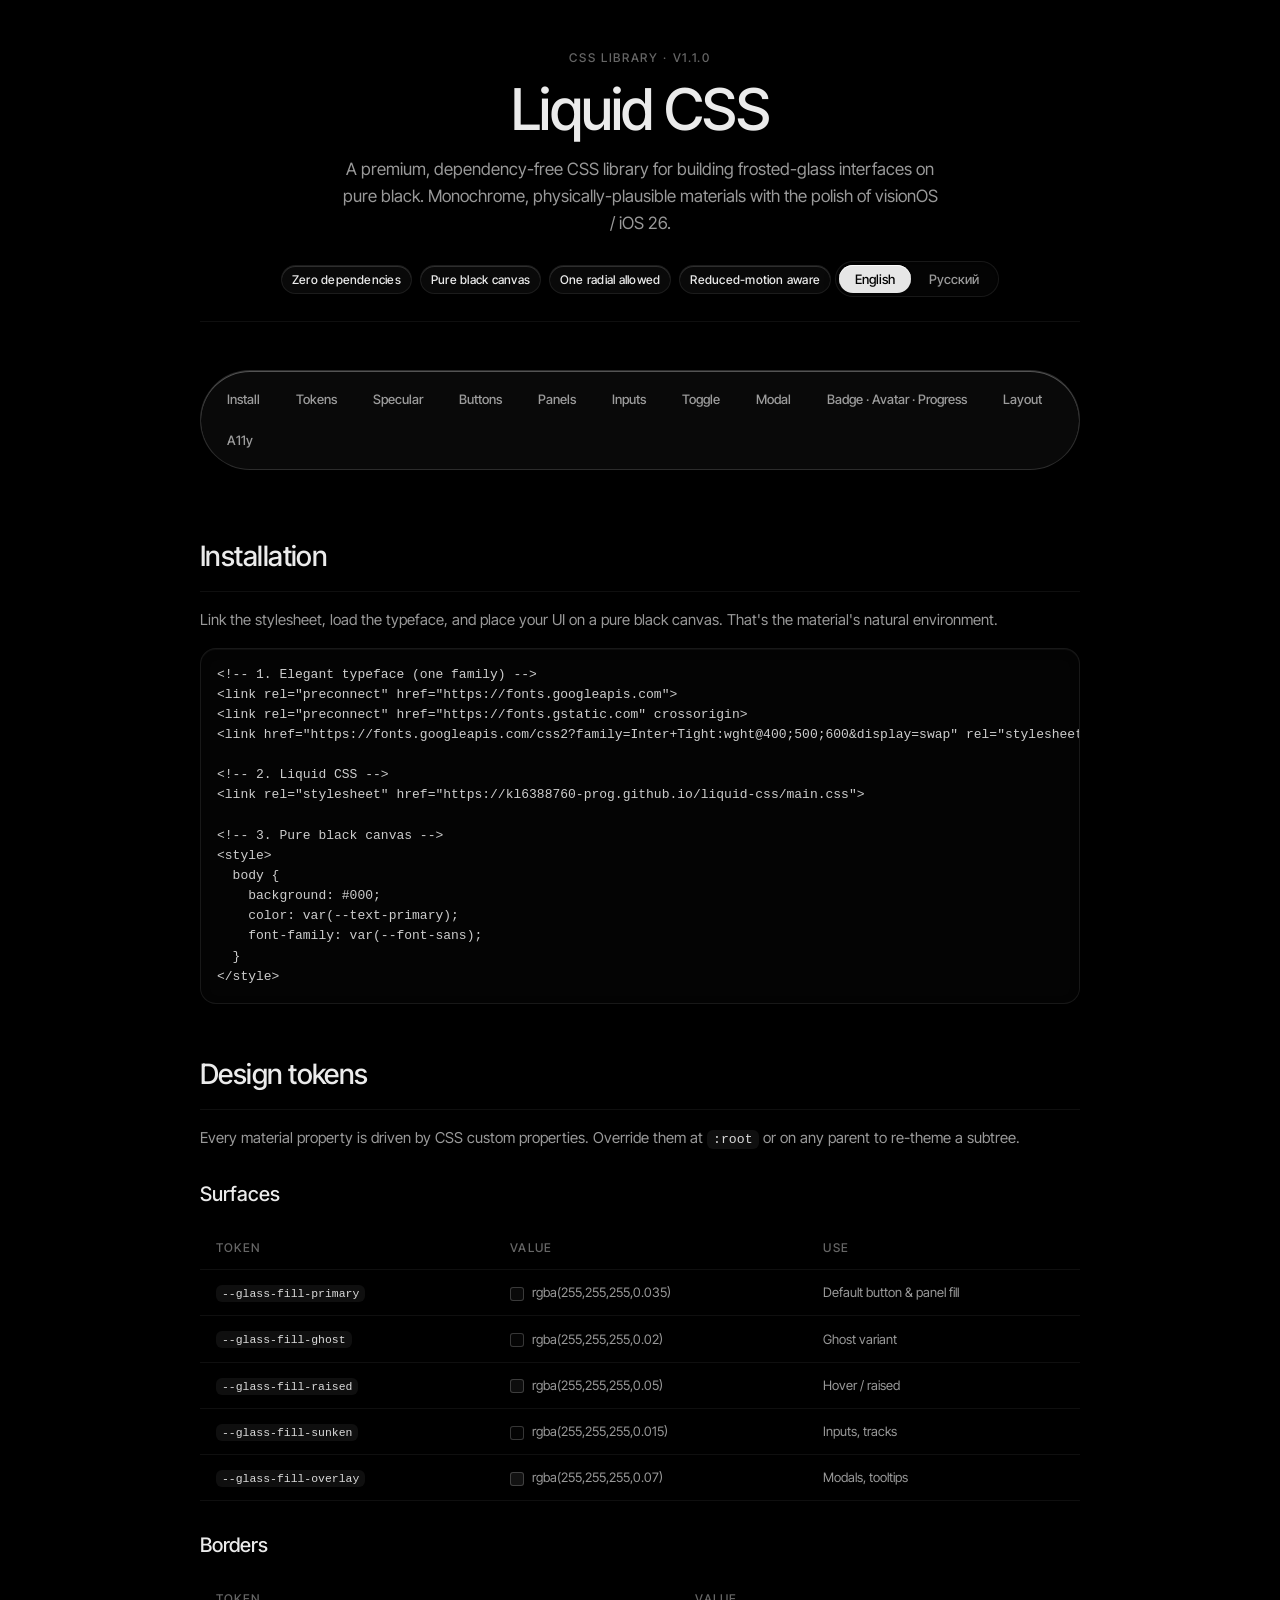
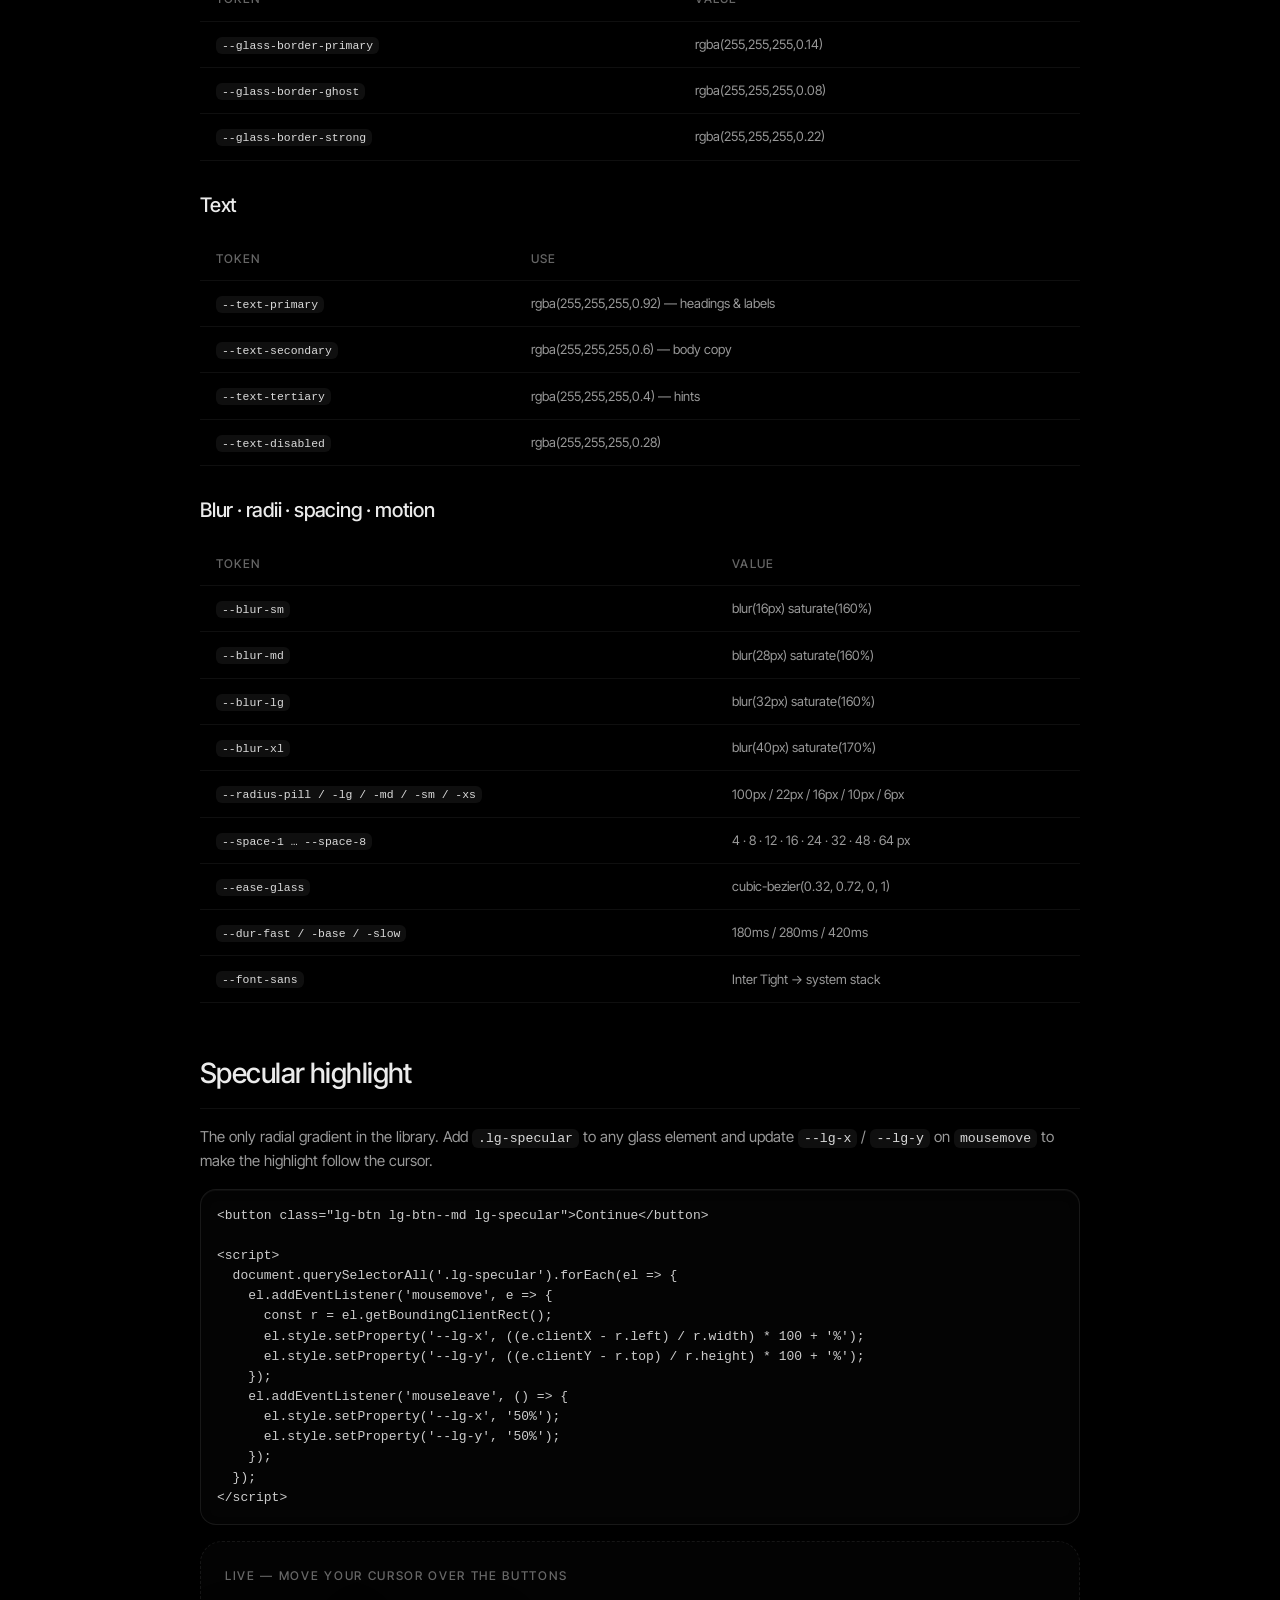
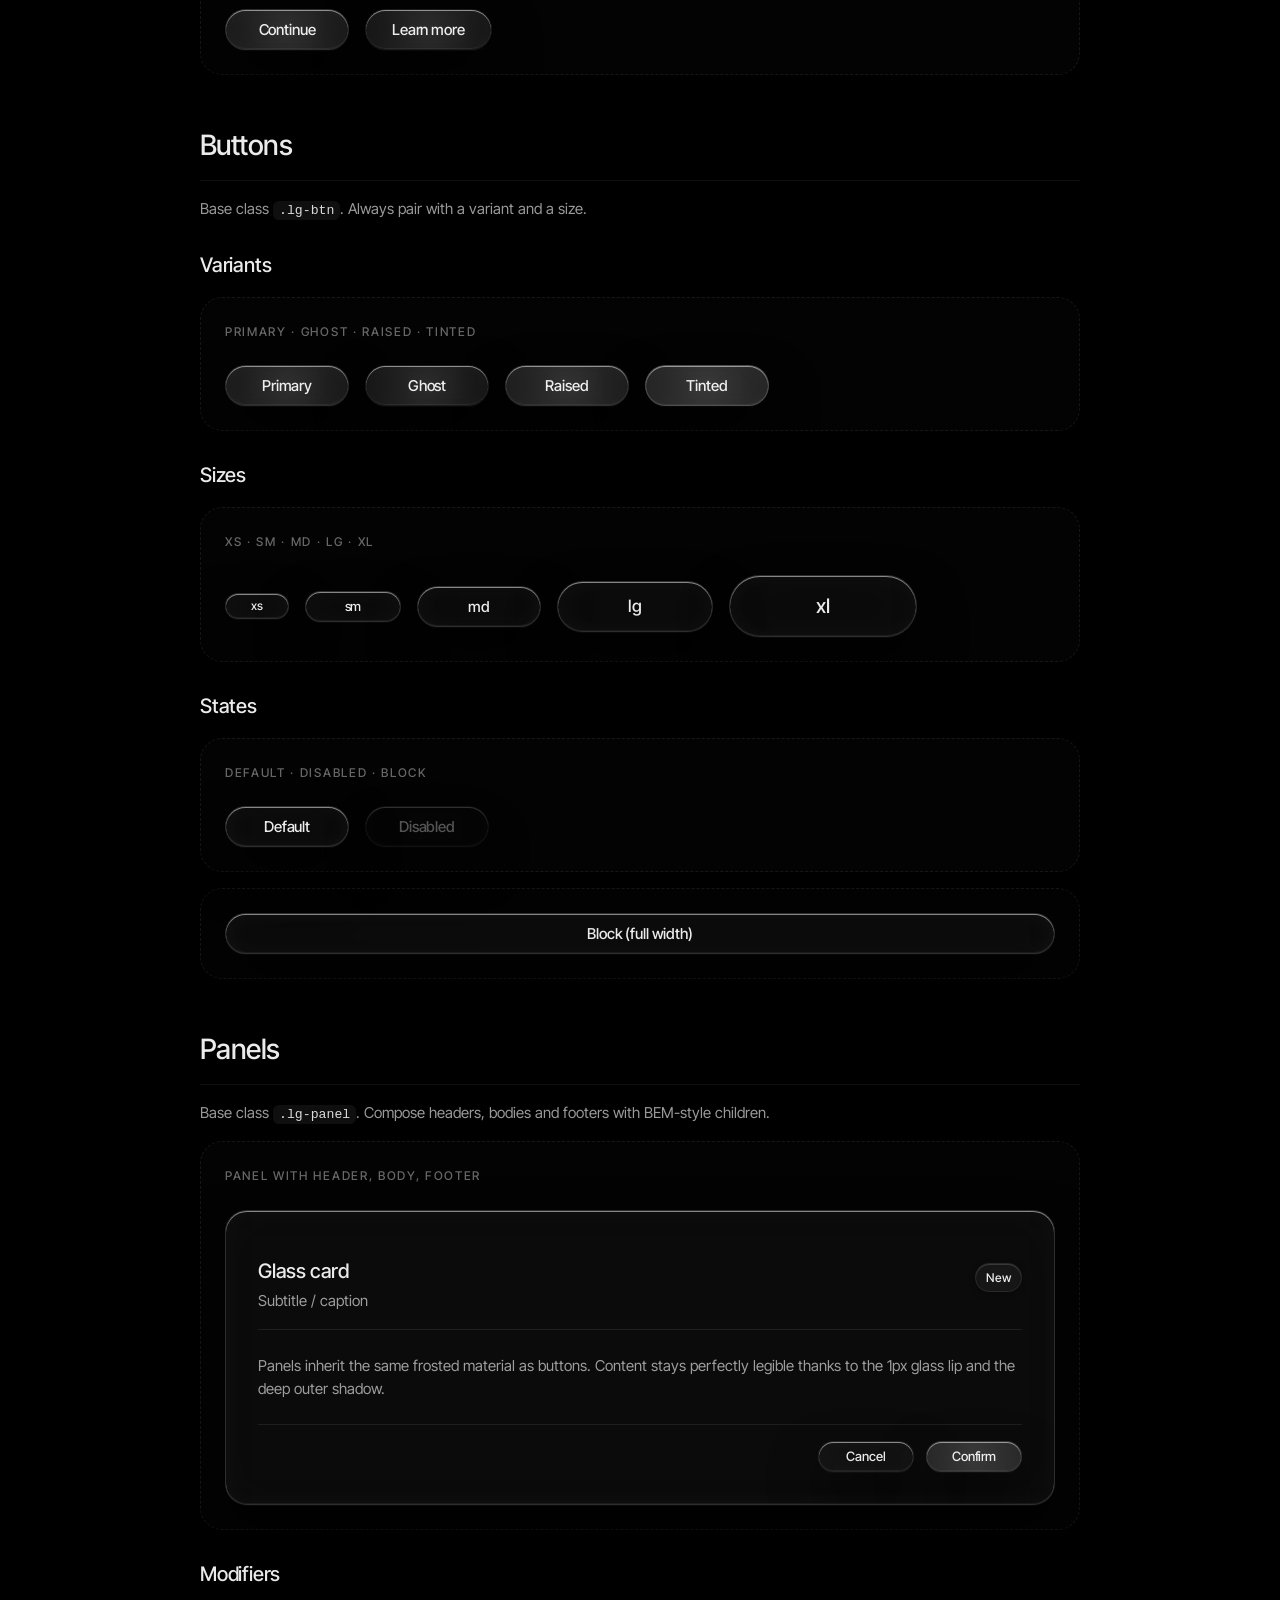
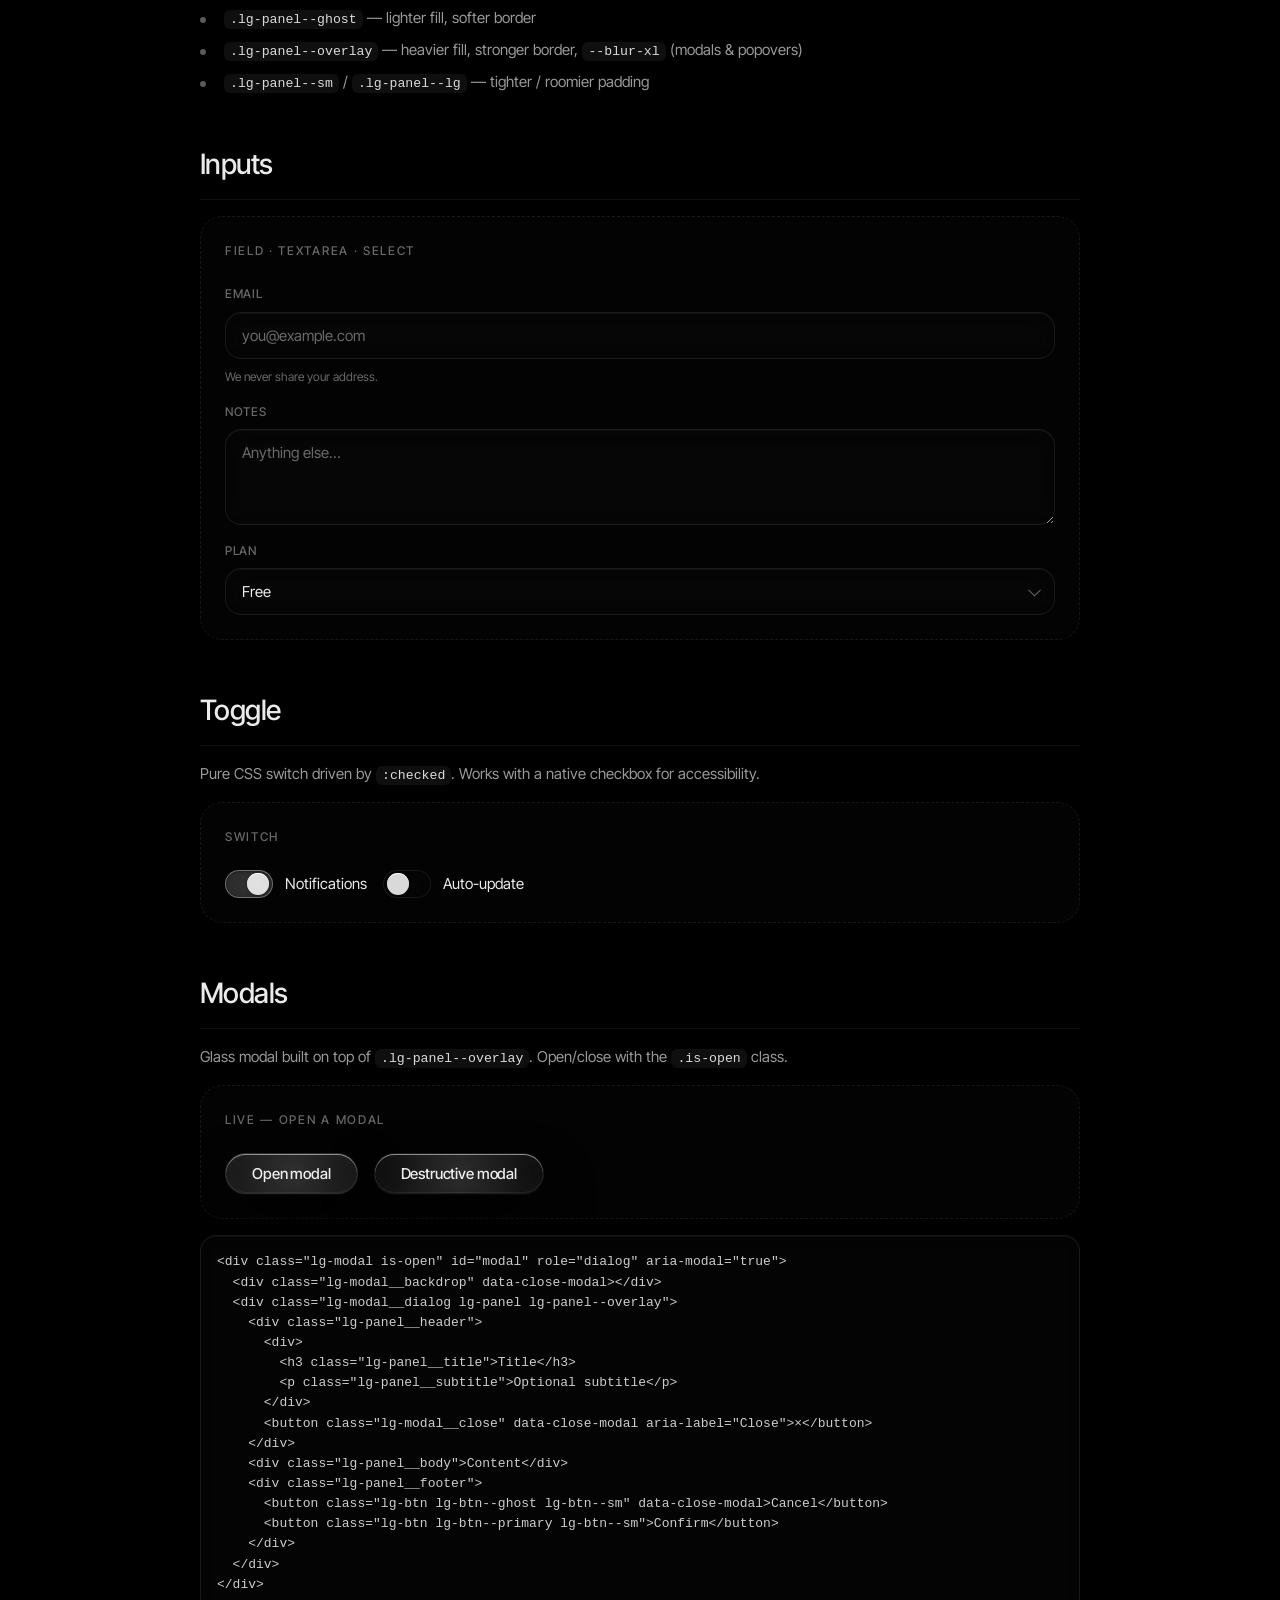
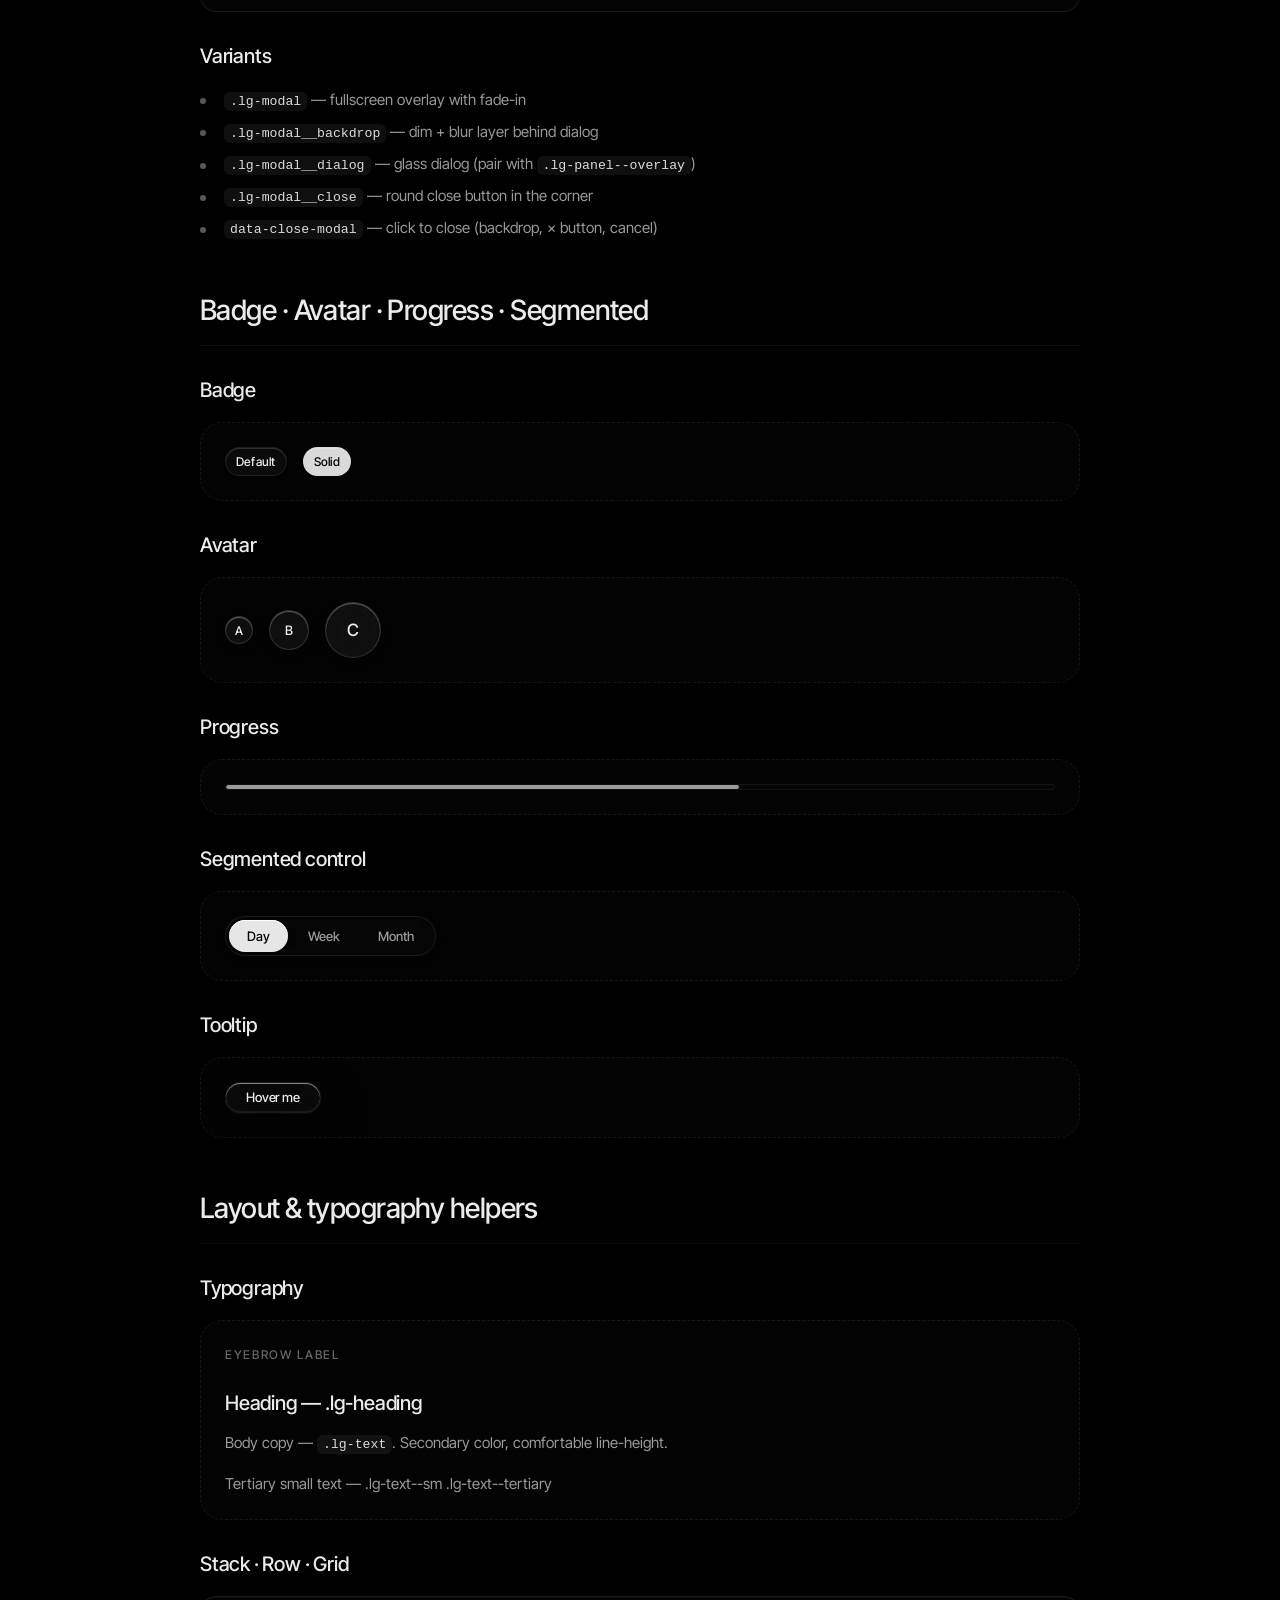
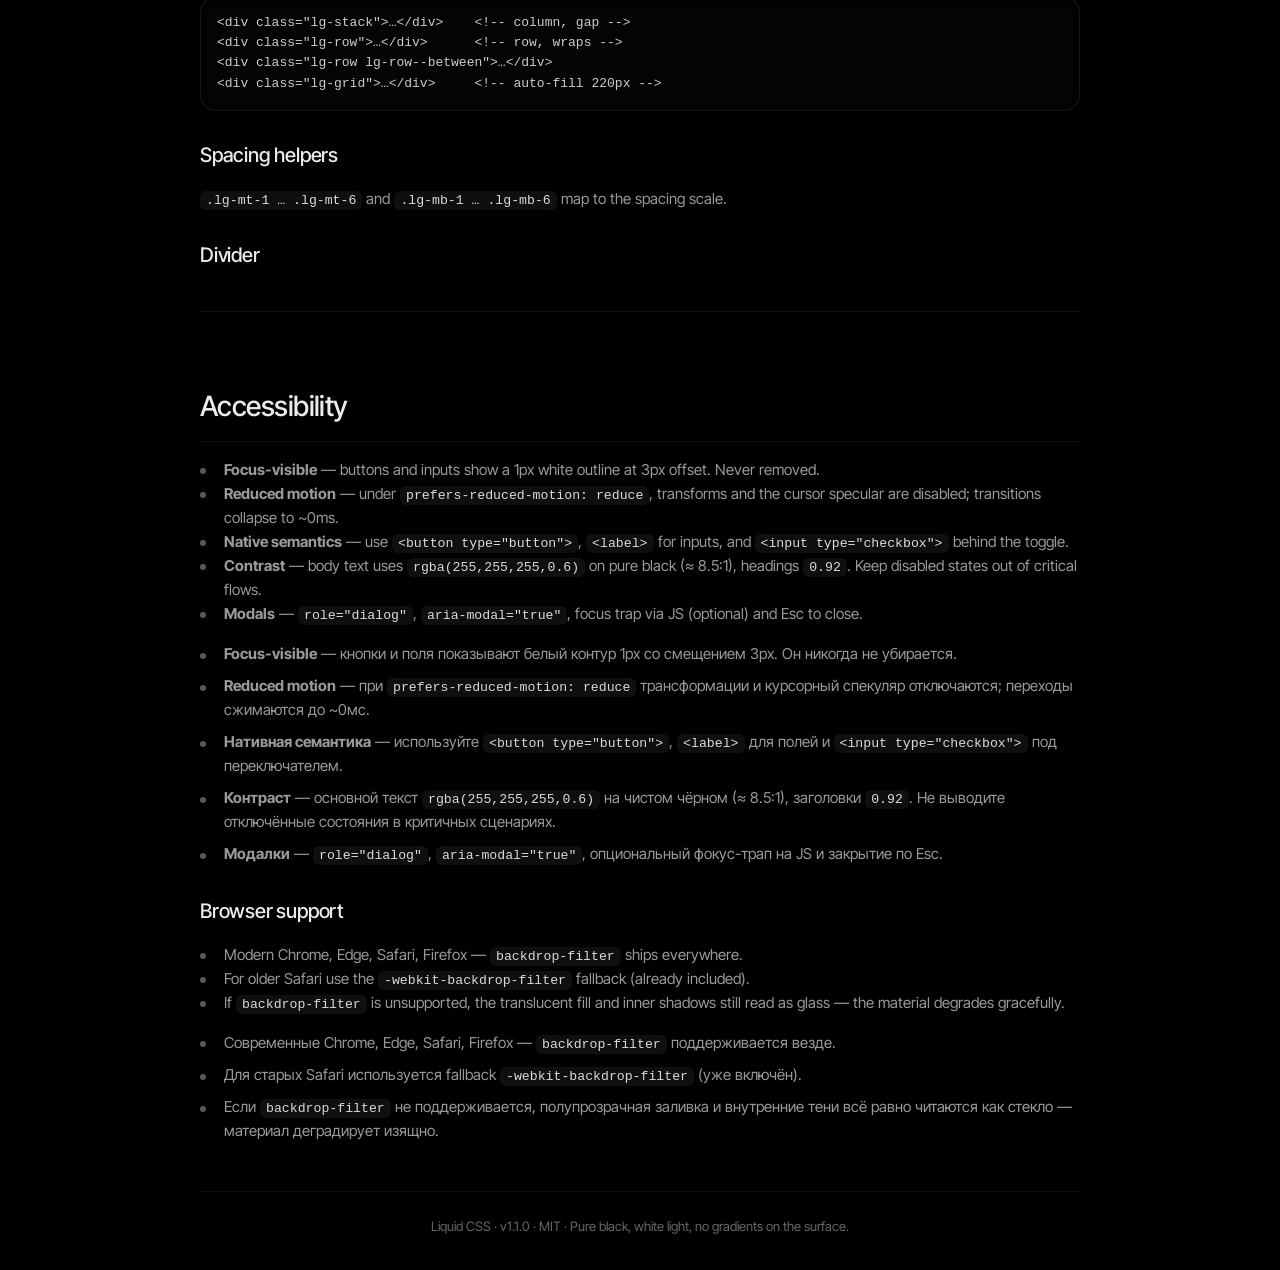
==== commit 1ab890ad: "Update index.html" ====
--- a/index.html
+++ b/index.html
@@ -409,7 +409,7 @@
 &lt;link href="https://fonts.googleapis.com/css2?family=Inter+Tight:wght@400;500;600&amp;display=swap" rel="stylesheet"&gt;
 
 &lt;!-- 2. Liquid CSS --&gt;
-&lt;link rel="stylesheet" href="main.css"&gt;
+&lt;link rel="stylesheet" href="https://kl6388760-prog.github.io/liquid-css/main.css"&gt;
 
 &lt;!-- 3. Pure black canvas --&gt;
 &lt;style&gt;
